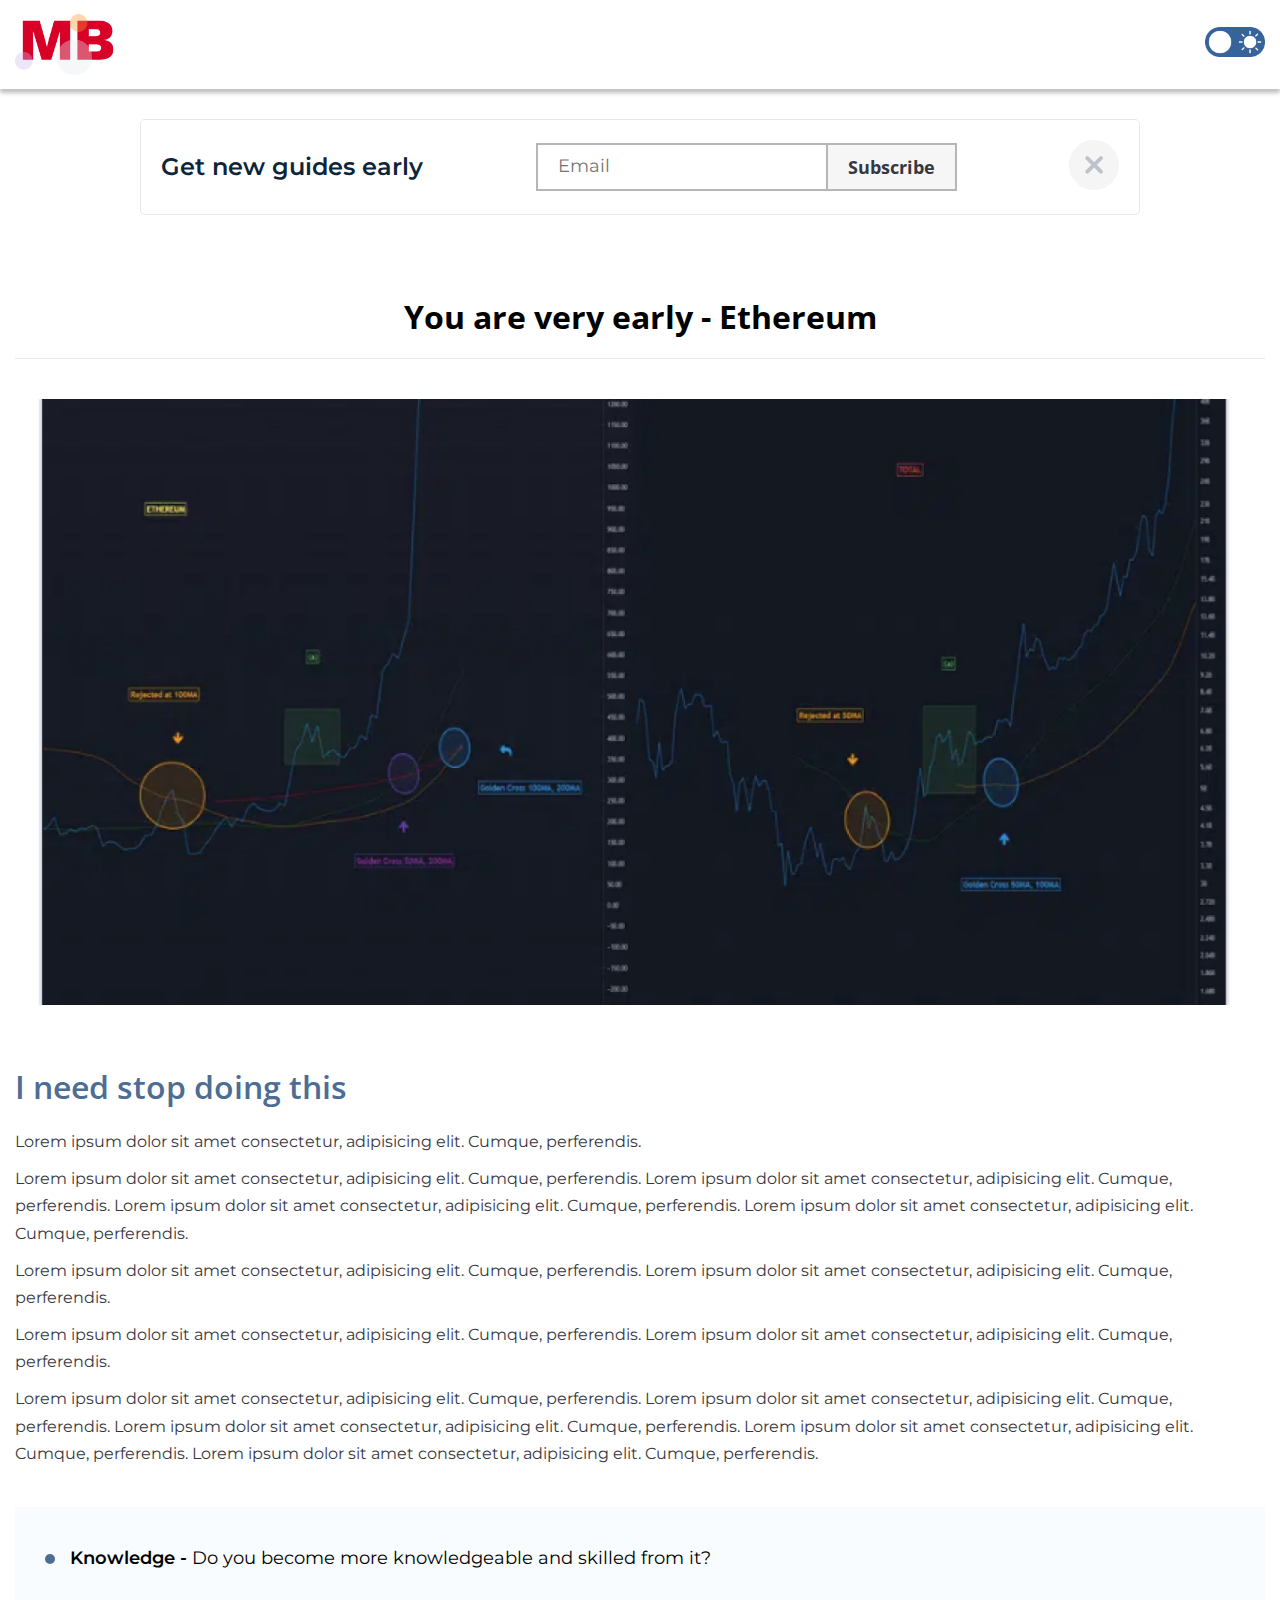
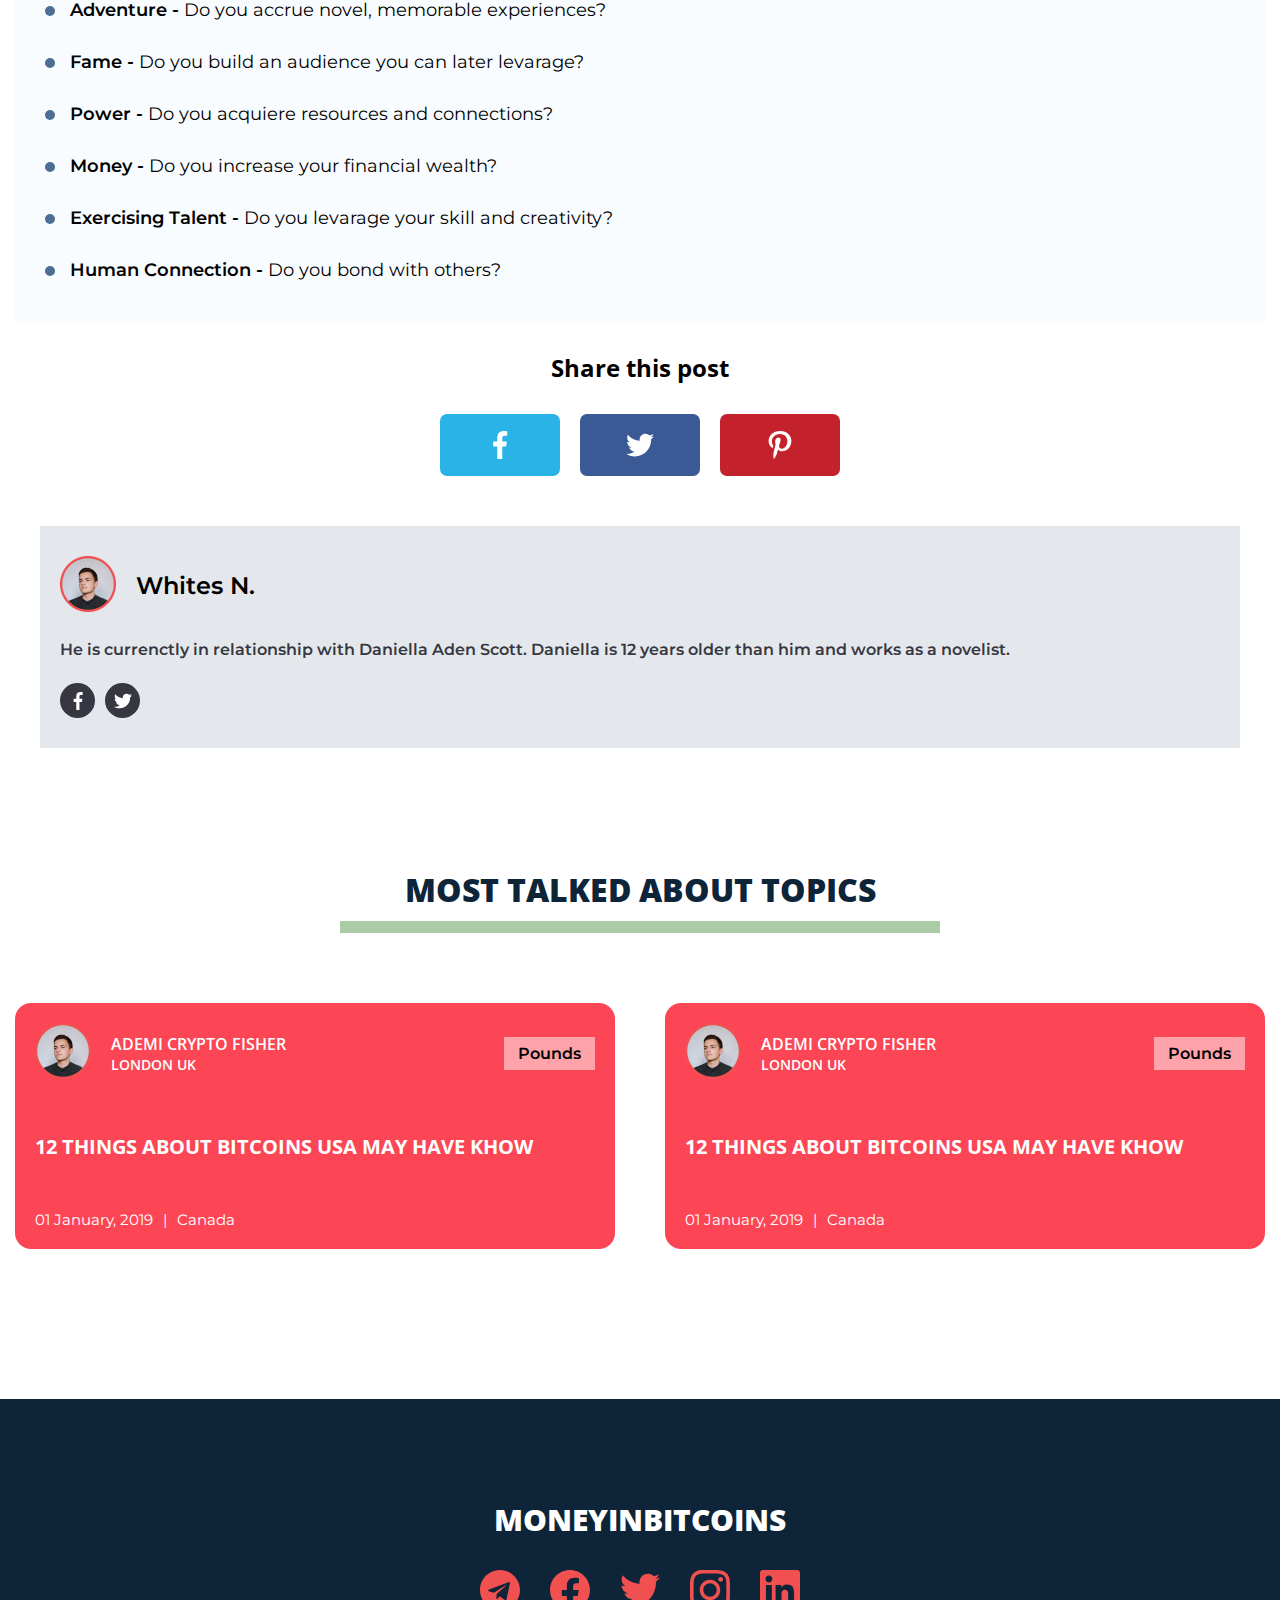
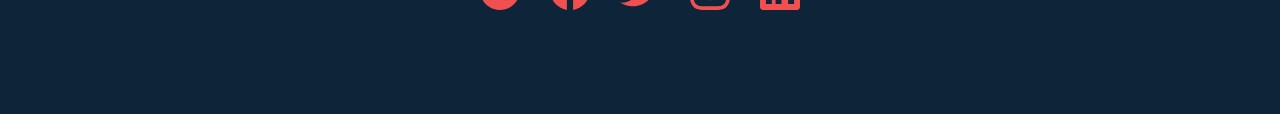
==== post.html @ 90f22c10 "Version 1.00" ====
<!DOCTYPE html>
<html lang="en">

<head>
    <meta charset="UTF-8">
    <meta name="viewport" content="width=device-width, initial-scale=1.0">
    <meta http-equiv="X-UA-Compatible" content="IE=edge">
    <title>Post</title>
    <link
        href="https://fonts.googleapis.com/css2?family=Montserrat:wght@400;600;700;800&family=Open+Sans:wght@400;500;600;700;800&display=swap"
        rel="stylesheet">
    <link rel="stylesheet" href="css/style.css">
</head>

<body>

    <!-- ============= Header ============= -->
    <header class="header">
        <div class="header__container container">
            <div class="header__content">
                <a href="index.html" class="logo">
                    <img src="img/icons/logo.png" width="100" alt="">
                </a>
                <div class="header__input">
                    <img src="img/icons/heeader-input.png" width="60" alt="">
                </div>
            </div>
        </div>
    </header>

    <main class="container-sm">
        <form action="" class="subscribe-input active">
            <div class="subscribe-input__content">
                <div class="subscribe-input__title">Get new guides early</div>
                <div class="subscribe-input__group">
                    <div class="subscribe-input__input">
                        <input type="email" placeholder="Email" class="input">
                    </div>
                    <div class="subscribe-input__btn">
                        <button type="submit" class="btn btn--bordered">subscribe</button>
                    </div>
                </div>
                <div class="subscribe-input__close">
                    <img src="img/icons/cancel.svg" width="50" alt="">
                </div>
            </div>
        </form>

        <section class="post">
            <h1 class="heading-lg">You are very early - Ethereum</h1>
            <div class="post__container">
                <div class="post__img">
                    <img src="img/post/statictics.png" alt="">
                </div>
                <div class="post__content">
                    <h3 class="post__h3">I need stop doing this</h3>
                    <p class="text text--alt">
                        Lorem ipsum dolor sit amet consectetur, adipisicing elit. Cumque, perferendis.
                    </p>
                    <p class="text text--alt">
                        Lorem ipsum dolor sit amet consectetur, adipisicing elit. Cumque, perferendis.
                        Lorem ipsum dolor sit amet consectetur, adipisicing elit. Cumque, perferendis.
                        Lorem ipsum dolor sit amet consectetur, adipisicing elit. Cumque, perferendis.
                        Lorem ipsum dolor sit amet consectetur, adipisicing elit. Cumque, perferendis.
                    </p>
                    <p class="text text--alt">
                        Lorem ipsum dolor sit amet consectetur, adipisicing elit. Cumque, perferendis.
                        Lorem ipsum dolor sit amet consectetur, adipisicing elit. Cumque, perferendis.
                    </p>
                    <p class="text text--alt">
                        Lorem ipsum dolor sit amet consectetur, adipisicing elit. Cumque, perferendis.
                        Lorem ipsum dolor sit amet consectetur, adipisicing elit. Cumque, perferendis.
                    </p>
                    <p class="text text--alt">
                        Lorem ipsum dolor sit amet consectetur, adipisicing elit. Cumque, perferendis.
                        Lorem ipsum dolor sit amet consectetur, adipisicing elit. Cumque, perferendis.
                        Lorem ipsum dolor sit amet consectetur, adipisicing elit. Cumque, perferendis.
                        Lorem ipsum dolor sit amet consectetur, adipisicing elit. Cumque, perferendis.
                        Lorem ipsum dolor sit amet consectetur, adipisicing elit. Cumque, perferendis.
                    </p>
                </div>
            </div>
            <div class="post-list">
                <div class="post-list__content">
                    <div class="post-list__item">
                        <span>Knowledge - </span>
                        Do you become more knowledgeable and skilled from it?
                    </div>
                    <div class="post-list__item">
                        <span>Adventure - </span>
                        Do you accrue novel, memorable experiences?
                    </div>
                    <div class="post-list__item">
                        <span>Fame - </span>
                        Do you build an audience you can later levarage?
                    </div>
                    <div class="post-list__item">
                        <span>Power - </span>
                        Do you acquiere resources and connections?
                    </div>
                    <div class="post-list__item">
                        <span>Money - </span>
                        Do you increase your financial wealth?
                    </div>
                    <div class="post-list__item">
                        <span>Exercising Talent - </span>
                        Do you levarage your skill and creativity?
                    </div>
                    <div class="post-list__item">
                        <span>Human Connection - </span>
                        Do you bond with others?
                    </div>
                </div>
            </div>
            <div class="share">
                <h4 class="share__h4">Share this post</h4>
                <div class="share__content">
                    <a href="#" target="_blank" class="share__icon">
                        <img src="img/icons/facebook-alt.svg" width="28" alt="">
                    </a>
                    <a href="#" target="_blank" class="share__icon">
                        <img src="img/icons/twitter-alt.svg" width="28" alt="">
                    </a>
                    <a href="#" target="_blank" class="share__icon">
                        <img src="img/icons/pinterest.svg" width="28" alt="">
                    </a>
                </div>
            </div>
            <div class="author">
                <div class="author__content">
                    <header class="author__header">
                        <div class="author__photo">
                            <img src="img/stories/person-1.png" alt="">
                        </div>
                        <div class="author__name">Whites N.</div>
                    </header>
                    <p class="author__info text text--alt">He is currenctly in relationship with Daniella Aden Scott.
                        Daniella is 12
                        years older than him and works as a novelist.</p>
                    <footer class="author__footer">
                        <a href="#" class="author__icon">
                            <img src="img/icons/facebook-alt.svg" width="18" alt="">
                        </a>
                        <a href="#" class="author__icon">
                            <img src="img/icons/twitter-alt.svg" width="18" alt="">
                        </a>
                    </footer>
                </div>
            </div>

            <div class="most-talked">
                <h3 class="heading-underlined">Most talked about topics</h3>
                <div class="most-talked__content">
                    <a href="post.html" class="card card--alert">
                        <div class="card__content">
                            <header class="card__header">
                                <div class="card__user">
                                    <div class="card__photo">
                                        <img src="img/stories/person-1.png" alt="">
                                    </div>
                                    <div class="card__info">
                                        <h5 class="card__fullname">aDEMI CRYPTO FISHER</h5>
                                        <address class="card__location">London uk</address>
                                    </div>

                                </div>
                                <div class="card__currency">pounds</div>
                            </header>
                            <h3 class="card__h3">
                                12 THINGS ABOUT BITCOINS USA
                                MAY HAVE KHOW
                            </h3>
                            <footer class="card__footer">
                                <div class="card__date">01 January, 2019</div>
                                <div class="card__country">Canada</div>

                            </footer>
                        </div>
                    </a>
                    <a href="post.html" class="card card--alert">
                        <div class="card__content">
                            <header class="card__header">
                                <div class="card__user">
                                    <div class="card__photo">
                                        <img src="img/stories/person-1.png" alt="">
                                    </div>
                                    <div class="card__info">
                                        <h5 class="card__fullname">aDEMI CRYPTO FISHER</h5>
                                        <address class="card__location">London uk</address>
                                    </div>

                                </div>
                                <div class="card__currency">pounds</div>
                            </header>
                            <h3 class="card__h3">
                                12 THINGS ABOUT BITCOINS USA
                                MAY HAVE KHOW
                            </h3>
                            <footer class="card__footer">
                                <div class="card__date">01 January, 2019</div>
                                <div class="card__country">Canada</div>

                            </footer>
                        </div>
                    </a>
                </div>
            </div>
        </section>
    </main>


    <!-- ============= Footer ============= -->
    <footer class="footer">
        <div class="footer__container container">
            <div class="footer__content">
                <h3 class="footer__h3">MONEYINBITCOINS</h3>
                <div class="footer__social">
                    <a href="#" class="footer__icon">
                        <img src="img/icons/telegram.svg" width="60" alt="">
                    </a>
                    <a href="#" class="footer__icon">
                        <img src="img/icons/facebook.svg" width="60" alt="">
                    </a>
                    <a href="#" class="footer__icon">
                        <img src="img/icons/twitter.svg" width="60" alt="">
                    </a>
                    <a href="#" class="footer__icon">
                        <img src="img/icons/instagram.svg" width="60" alt="">
                    </a>
                    <a href="#" class="footer__icon">
                        <img src="img/icons/linkedin.svg" width="60" alt="">
                    </a>
                </div>
            </div>
        </div>
    </footer>


    <script src="js/main.js"></script>
</body>

</html>
---- css/style.css ----
/* Colors
=================== */
/* Box shadow
=================== */
/* Fonts
=================== */
/* Media queries
=================== */
/* General styles
 ===================*/
* {
  margin: 0;
  padding: 0;
  box-sizing: border-box; }

html {
  font-size: 10px;
  scroll-behavior: smooth;
  --color-black: #000;
  --color-dark: #373742;
  --color-dark-alt: #0E2439;
  --color-gray: #B6B6B6;
  --color-light-gray: #E4E8EC;
  --color-light: #F6F6F6;
  --color-light-alt: #F8FCFF;
  --color-success: #26C194;
  --color-purple: #9A66F3;
  --color-dark-blue: #4D6D93;
  --color-alert: #FC4655;
  --color-orange: #FD9731;
  --color-white: #fff; }

body {
  font-family: "Montserrat", sans-serif;
  font-size: 1.5rem; }

h1,
h2,
h3,
h4,
h5,
h6 {
  font-family: "Open Sans", sans-serif; }

a {
  text-decoration: none;
  color: #000; }

ul,
li {
  list-style: none; }

.container {
  max-width: 2340px;
  padding: 0 1.5rem;
  margin: 0 auto; }
  @media (max-width: 550px) {
    .container {
      padding: 0 1rem; } }

.container-sm {
  max-width: 1560px;
  padding: 0 1.5rem;
  margin: 0 auto; }
  @media (max-width: 550px) {
    .container-sm {
      padding: 0 1rem; } }

.text {
  color: var(--color-gray);
  font-size: 2.2rem;
  line-height: 1.7;
  margin-top: 1rem; }
  .text--alt {
    color: var(--color-dark); }
  @media (max-width: 1600px) {
    .text {
      font-size: 1.8rem; } }
  @media (max-width: 1370px) {
    .text {
      font-size: 1.6rem; } }

.heading-lg {
  font-size: 5rem;
  padding: 2rem 0;
  text-align: center;
  border-bottom: 1px solid var(--color-light-gray); }
  @media (max-width: 1600px) {
    .heading-lg {
      font-size: 4rem; } }
  @media (max-width: 1470px) {
    .heading-lg {
      font-size: 3.2rem; } }
  @media (max-width: 740px) {
    .heading-lg {
      font-size: 2.8rem; } }
  @media (max-width: 550px) {
    .heading-lg {
      font-size: 2.4rem; } }

.heading-underlined {
  font-size: 5rem;
  padding: 4rem 0;
  text-align: center;
  text-transform: uppercase;
  font-weight: 800;
  color: var(--color-dark-alt);
  position: relative;
  display: block; }
  @media (max-width: 1600px) {
    .heading-underlined {
      font-size: 4rem; } }
  @media (max-width: 1470px) {
    .heading-underlined {
      font-size: 3.2rem; } }
  @media (max-width: 740px) {
    .heading-underlined {
      font-size: 2.8rem; } }
  @media (max-width: 550px) {
    .heading-underlined {
      font-size: 2.4rem; } }
  .heading-underlined::after {
    max-width: 600px;
    width: 100%;
    height: 20px;
    content: '';
    display: block;
    background-color: rgba(45, 128, 32, 0.4);
    margin: 1rem auto; }
    @media (max-width: 1470px) {
      .heading-underlined::after {
        height: 12px; } }

.center {
  display: flex;
  justify-content: center; }

.btn {
  border: none;
  font-family: "Open Sans", sans-serif;
  text-transform: uppercase;
  font-size: 2.2rem;
  padding: 1.2rem 2.5rem;
  font-weight: 700;
  color: var(--color-white);
  border-radius: .3em; }
  @media (max-width: 1370px) {
    .btn {
      font-size: 1.8rem; } }
  @media (max-width: 380px) {
    .btn {
      font-size: 1.5rem; } }
  .btn:hover {
    cursor: pointer; }
  .btn:focus {
    outline: none; }
  .btn--orange {
    background-color: var(--color-orange); }
  .btn--alert {
    background-color: var(--color-alert); }
  .btn--alt {
    border-radius: 0;
    padding: 1.2rem 4.5rem;
    text-transform: capitalize; }
  .btn--bordered {
    background-color: var(--color-light);
    color: var(--color-dark);
    border-radius: 0;
    padding: 1rem 2rem;
    text-transform: capitalize; }

.input {
  border: 1px solid var(--color-gray);
  box-sizing: border-box;
  padding: 1rem 2rem;
  font-size: 2.4rem;
  font-family: "Montserrat", sans-serif;
  width: 100%; }
  @media (max-width: 1470px) {
    .input {
      font-size: 1.8rem; } }
  .input:focus {
    outline: none; }

/* Header
===================*/
.header {
  -webkit-box-shadow: 0px 4px 4px rgba(0, 0, 0, 0.25);
  box-shadow: 0px 4px 4px rgba(0, 0, 0, 0.25);
  padding: 1rem 0; }
  .header__content {
    display: -webkit-box;
    display: -webkit-flex;
    display: -ms-flexbox;
    display: flex;
    -webkit-box-align: center;
    -webkit-align-items: center;
    -ms-flex-align: center;
    align-items: center;
    -webkit-box-pack: justify;
    -webkit-justify-content: space-between;
    -ms-flex-pack: justify;
    justify-content: space-between; }

/* Main
===================*/
.main__content {
  display: -webkit-box;
  display: -webkit-flex;
  display: -ms-flexbox;
  display: flex;
  -webkit-box-pack: justify;
  -webkit-justify-content: space-between;
  -ms-flex-pack: justify;
  justify-content: space-between;
  -webkit-flex-wrap: wrap;
  -ms-flex-wrap: wrap;
  flex-wrap: wrap; }
  @media (max-width: 1370px) {
    .main__content {
      -webkit-box-pack: center;
      -webkit-justify-content: center;
      -ms-flex-pack: center;
      justify-content: center; } }

.stories {
  -webkit-flex-basis: 60%;
  -ms-flex-preferred-size: 60%;
  flex-basis: 60%;
  padding: 7rem 0; }
  @media (max-width: 1370px) {
    .stories {
      -webkit-flex-basis: 65%;
      -ms-flex-preferred-size: 65%;
      flex-basis: 65%; } }
  @media (max-width: 1370px) {
    .stories {
      -webkit-flex-basis: 95%;
      -ms-flex-preferred-size: 95%;
      flex-basis: 95%; } }
  .stories__content {
    padding: 6rem 0;
    display: -webkit-box;
    display: -webkit-flex;
    display: -ms-flexbox;
    display: flex;
    -webkit-box-pack: justify;
    -webkit-justify-content: space-between;
    -ms-flex-pack: justify;
    justify-content: space-between;
    -webkit-flex-wrap: wrap;
    -ms-flex-wrap: wrap;
    flex-wrap: wrap; }
    @media (max-width: 900px) {
      .stories__content {
        -webkit-box-pack: center;
        -webkit-justify-content: center;
        -ms-flex-pack: center;
        justify-content: center; } }
    .stories__content .card {
      -webkit-flex-basis: 49%;
      -ms-flex-preferred-size: 49%;
      flex-basis: 49%; }
      @media (max-width: 900px) {
        .stories__content .card {
          -webkit-flex-basis: 100%;
          -ms-flex-preferred-size: 100%;
          flex-basis: 100%; } }

.stories-header__h1 {
  font-family: "Montserrat", sans-serif;
  font-weight: 800;
  font-size: 5rem; }
  @media (max-width: 1600px) {
    .stories-header__h1 {
      font-size: 4rem; } }
  @media (max-width: 900px) {
    .stories-header__h1 {
      font-size: 3rem; } }
  @media (max-width: 550px) {
    .stories-header__h1 {
      -webkit-flex-basis: 2.4rem;
      -ms-flex-preferred-size: 2.4rem;
      flex-basis: 2.4rem; } }

.stories-header__text {
  max-width: 1000px;
  width: 100%;
  margin: 4rem 0; }

.menu {
  max-width: 1400px;
  padding: 1rem 2rem;
  background-color: var(--color-dark-alt);
  display: -webkit-box;
  display: -webkit-flex;
  display: -ms-flexbox;
  display: flex;
  -webkit-box-pack: justify;
  -webkit-justify-content: space-between;
  -ms-flex-pack: justify;
  justify-content: space-between;
  -webkit-box-align: center;
  -webkit-align-items: center;
  -ms-flex-align: center;
  align-items: center;
  -webkit-flex-wrap: wrap;
  -ms-flex-wrap: wrap;
  flex-wrap: wrap;
  border: 4px solid #B4CCE5; }
  @media (max-width: 740px) {
    .menu {
      -webkit-box-pack: center;
      -webkit-justify-content: center;
      -ms-flex-pack: center;
      justify-content: center;
      padding: 1rem; } }
  .menu__nav {
    display: -webkit-box;
    display: -webkit-flex;
    display: -ms-flexbox;
    display: flex;
    -webkit-box-pack: justify;
    -webkit-justify-content: space-between;
    -ms-flex-pack: justify;
    justify-content: space-between;
    max-width: 880px;
    -webkit-flex-basis: 70%;
    -ms-flex-preferred-size: 70%;
    flex-basis: 70%;
    margin: 0 auto; }
    @media (max-width: 740px) {
      .menu__nav {
        -webkit-flex-basis: 100%;
        -ms-flex-preferred-size: 100%;
        flex-basis: 100%; } }
  .menu__group {
    display: -webkit-box;
    display: -webkit-flex;
    display: -ms-flexbox;
    display: flex;
    -webkit-box-pack: justify;
    -webkit-justify-content: space-between;
    -ms-flex-pack: justify;
    justify-content: space-between;
    -webkit-box-align: center;
    -webkit-align-items: center;
    -ms-flex-align: center;
    align-items: center;
    cursor: pointer; }
  .menu__arrow {
    margin-top: 0.7rem; }
  @media (max-width: 510px) {
    .menu__icon {
      display: none; } }
  .menu__name {
    color: #fff;
    font-size: 2.5rem;
    text-transform: capitalize;
    margin: 0 1rem;
    font-weight: 700; }
    @media (max-width: 1600px) {
      .menu__name {
        font-size: 2rem; } }
    @media (max-width: 900px) {
      .menu__name {
        font-size: 1.8rem; } }
    @media (max-width: 550px) {
      .menu__name {
        font-size: 1.6rem; } }
  .menu__btn {
    -webkit-flex-basis: 10%;
    -ms-flex-preferred-size: 10%;
    flex-basis: 10%; }
    @media (max-width: 740px) {
      .menu__btn {
        -webkit-flex-basis: 100%;
        -ms-flex-preferred-size: 100%;
        flex-basis: 100%;
        margin: 1rem 0; } }
    @media (max-width: 740px) {
      .menu__btn button {
        width: 100%; } }

.card {
  border-radius: 1.6rem;
  padding: 2rem;
  margin-top: 2rem; }
  @media (max-width: 380px) {
    .card {
      padding: 1rem; } }
  .card--success {
    background-color: var(--color-success); }
  .card--purple {
    background-color: var(--color-purple); }
  .card--alert {
    background-color: var(--color-alert); }
  .card--orange {
    background-color: var(--color-orange); }
  .card__header {
    display: -webkit-box;
    display: -webkit-flex;
    display: -ms-flexbox;
    display: flex;
    -webkit-box-pack: justify;
    -webkit-justify-content: space-between;
    -ms-flex-pack: justify;
    justify-content: space-between;
    -webkit-box-align: center;
    -webkit-align-items: center;
    -ms-flex-align: center;
    align-items: center; }
  .card__user {
    display: -webkit-box;
    display: -webkit-flex;
    display: -ms-flexbox;
    display: flex;
    -webkit-box-align: center;
    -webkit-align-items: center;
    -ms-flex-align: center;
    align-items: center; }
  .card__info {
    margin-left: 2rem; }
  .card__fullname {
    font-family: "Open Sans", sans-serif;
    font-size: 1.8rem;
    font-weight: 600;
    color: var(--color-white);
    text-transform: uppercase; }
    @media (max-width: 1470px) {
      .card__fullname {
        font-size: 1.6rem; } }
  .card__h3 {
    color: var(--color-white);
    font-size: 3rem;
    text-transform: uppercase;
    margin: 5rem 0; }
    @media (max-width: 1600px) {
      .card__h3 {
        font-size: 2.4rem; } }
    @media (max-width: 1470px) {
      .card__h3 {
        font-size: 2rem; } }
    @media (max-width: 380px) {
      .card__h3 {
        font-size: 1.8rem; } }
  .card__location {
    font-family: "Open Sans", sans-serif;
    color: var(--color-white);
    text-transform: uppercase;
    font-size: 1.6rem;
    font-style: normal;
    font-weight: 600; }
    @media (max-width: 1470px) {
      .card__location {
        font-size: 1.4rem; } }
  .card__currency {
    background-color: rgba(255, 255, 255, 0.5);
    padding: 0.7rem 1.4rem;
    text-transform: capitalize;
    font-weight: 600;
    font-size: 1.8rem; }
    @media (max-width: 1470px) {
      .card__currency {
        font-size: 1.6rem; } }
    @media (max-width: 380px) {
      .card__currency {
        display: none; } }
  .card__footer {
    display: -webkit-box;
    display: -webkit-flex;
    display: -ms-flexbox;
    display: flex;
    color: var(--color-white); }
  .card__date::after {
    content: "|";
    display: inline-block;
    margin: 0 1rem;
    color: var(--color-white); }

.subscribe {
  max-width: 1400px;
  border-radius: 6rem;
  background-color: var(--color-light);
  padding: 4rem;
  margin: 8rem 0; }
  @media (max-width: 1370px) {
    .subscribe {
      max-width: 800px;
      margin: 4rem auto; } }
  @media (max-width: 900px) {
    .subscribe {
      border-radius: 2rem; } }
  @media (max-width: 550px) {
    .subscribe {
      padding: 2rem 1rem; } }
  .subscribe__h3 {
    color: var(--color-black);
    text-align: center;
    font-size: 3rem;
    font-weight: 800;
    text-transform: uppercase; }
    @media (max-width: 900px) {
      .subscribe__h3 {
        font-size: 2.4rem; } }
  .subscribe__h5 {
    color: var(--color-dark);
    font-size: 2.8rem;
    font-weight: 400;
    text-align: center;
    margin: 2rem 0; }
    @media (max-width: 1600px) {
      .subscribe__h5 {
        font-size: 2.2rem; } }
    @media (max-width: 900px) {
      .subscribe__h5 {
        font-size: 1.8rem; } }
  .subscribe__input {
    max-width: 900px;
    width: 100%;
    margin: 8rem auto 3rem; }

.sidebar {
  -webkit-flex-basis: 37%;
  -ms-flex-preferred-size: 37%;
  flex-basis: 37%;
  padding: 8rem 0; }
  @media (max-width: 1370px) {
    .sidebar {
      -webkit-flex-basis: 33%;
      -ms-flex-preferred-size: 33%;
      flex-basis: 33%; } }
  @media (max-width: 1370px) {
    .sidebar {
      -webkit-flex-basis: 100%;
      -ms-flex-preferred-size: 100%;
      flex-basis: 100%; } }
  @media (max-width: 900px) {
    .sidebar {
      padding: 4rem 0; } }

.review {
  width: 100%;
  background-color: var(--color-light);
  padding: 2rem 3rem;
  border-radius: 2rem;
  -webkit-box-sizing: border-box;
  box-sizing: border-box;
  max-width: 800px;
  margin: 0 auto; }
  .review__h3 {
    font-family: "Montserrat", sans-serif;
    font-weight: 800;
    font-size: 5rem;
    text-align: center;
    padding: 3rem 0;
    text-transform: uppercase;
    border-bottom: 4px solid #B4CCE5; }
    @media (max-width: 1600px) {
      .review__h3 {
        font-size: 3.2rem; } }
    @media (max-width: 1470px) {
      .review__h3 {
        font-size: 2.8rem; } }
    @media (max-width: 900px) {
      .review__h3 {
        font-size: 2.4rem; } }
  .review__slider {
    margin: 6rem 0; }
  .review__slide {
    display: -webkit-box;
    display: -webkit-flex;
    display: -ms-flexbox;
    display: flex;
    -webkit-box-orient: vertical;
    -webkit-box-direction: normal;
    -webkit-flex-direction: column;
    -ms-flex-direction: column;
    flex-direction: column;
    -webkit-box-align: center;
    -webkit-align-items: center;
    -ms-flex-align: center;
    align-items: center; }
  .review__photo {
    max-width: 250px;
    max-height: 250px;
    border-radius: 50%;
    overflow: hidden;
    border: 1px solid var(--color-white);
    margin: 0 auto; }
    .review__photo img {
      display: block;
      width: 100%;
      height: auto; }
  .review__quote {
    display: -webkit-box;
    display: -webkit-flex;
    display: -ms-flexbox;
    display: flex; }
  .review__text {
    max-width: 600px;
    font-size: 2.8rem;
    line-height: 1.7;
    margin: 2rem 0 6rem; }
    @media (max-width: 1600px) {
      .review__text {
        font-size: 2rem; } }
    @media (max-width: 1470px) {
      .review__text {
        font-size: 1.8rem; } }
    @media (max-width: 380px) {
      .review__text {
        font-size: 1.6rem; } }
  .review__footer {
    display: -webkit-box;
    display: -webkit-flex;
    display: -ms-flexbox;
    display: flex;
    -webkit-box-pack: end;
    -webkit-justify-content: flex-end;
    -ms-flex-pack: end;
    justify-content: flex-end; }
  .review__next {
    display: -webkit-box;
    display: -webkit-flex;
    display: -ms-flexbox;
    display: flex;
    -webkit-box-align: center;
    -webkit-align-items: center;
    -ms-flex-align: center;
    align-items: center; }
    .review__next span {
      font-size: 2rem; }
      @media (max-width: 1600px) {
        .review__next span {
          font-size: 1.6rem; } }
  .review__icon {
    margin-left: 0.3rem;
    margin-top: 0.5rem; }

.newsletter {
  background-color: var(--color-light-alt);
  padding: 3rem;
  margin: 3rem auto;
  max-width: 800px; }
  .newsletter__h3 {
    font-size: 5rem;
    font-weight: 900;
    color: var(--color-dark-alt);
    text-transform: uppercase; }
    @media (max-width: 1600px) {
      .newsletter__h3 {
        font-size: 3.2rem; } }
    @media (max-width: 1470px) {
      .newsletter__h3 {
        font-size: 2.8rem; } }
    @media (max-width: 900px) {
      .newsletter__h3 {
        font-size: 2.4rem; } }
  .newsletter__text {
    margin: 2rem 0; }

.newsletter-form {
  margin-top: 6rem; }
  .newsletter-form__h5 {
    max-width: 370px;
    font-weight: 400;
    font-family: "Montserrat", sans-serif;
    font-size: 2rem;
    line-height: 1.7;
    color: var(--color-gray); }
  .newsletter-form__input {
    max-width: 530px;
    margin: 2rem 0; }

.popular {
  width: 100%;
  margin: 3rem 0;
  padding: 3rem; }
  @media (max-width: 740px) {
    .popular {
      padding: 1rem; } }
  .popular__h3 {
    font-size: 5rem;
    font-weight: 900;
    color: var(--color-dark-alt);
    text-transform: uppercase;
    margin-bottom: 4rem;
    display: block; }
    @media (max-width: 1600px) {
      .popular__h3 {
        font-size: 3.2rem; } }
    @media (max-width: 1470px) {
      .popular__h3 {
        font-size: 2.8rem; } }
    @media (max-width: 900px) {
      .popular__h3 {
        font-size: 2.4rem; } }
  .popular__content {
    display: -webkit-box;
    display: -webkit-flex;
    display: -ms-flexbox;
    display: flex;
    -webkit-flex-wrap: wrap;
    -ms-flex-wrap: wrap;
    flex-wrap: wrap; }
    @media (max-width: 1370px) {
      .popular__content {
        -webkit-box-pack: justify;
        -webkit-justify-content: space-between;
        -ms-flex-pack: justify;
        justify-content: space-between; } }
    @media (max-width: 900px) {
      .popular__content {
        -webkit-box-pack: center;
        -webkit-justify-content: center;
        -ms-flex-pack: center;
        justify-content: center; } }
    .popular__content .card {
      max-width: 680px;
      -webkit-flex-basis: 100%;
      -ms-flex-preferred-size: 100%;
      flex-basis: 100%; }
      .popular__content .card:first-child {
        margin-top: 0; }
        @media (max-width: 1370px) {
          .popular__content .card:first-child {
            margin-top: 2rem; } }
      @media (max-width: 1370px) {
        .popular__content .card {
          -webkit-flex-basis: 49%;
          -ms-flex-preferred-size: 49%;
          flex-basis: 49%; } }
      @media (max-width: 900px) {
        .popular__content .card {
          -webkit-flex-basis: 100%;
          -ms-flex-preferred-size: 100%;
          flex-basis: 100%; } }

.subscribe-input {
  max-width: 1000px;
  margin: 3rem auto;
  padding: 2rem;
  border: 1px solid var(--color-light-gray);
  border-radius: .5rem;
  display: none; }
  .subscribe-input.active {
    display: block; }
  .subscribe-input__content {
    display: -webkit-box;
    display: -webkit-flex;
    display: -ms-flexbox;
    display: flex;
    -webkit-box-pack: justify;
    -webkit-justify-content: space-between;
    -ms-flex-pack: justify;
    justify-content: space-between;
    -webkit-box-align: center;
    -webkit-align-items: center;
    -ms-flex-align: center;
    align-items: center;
    -webkit-flex-wrap: wrap;
    -ms-flex-wrap: wrap;
    flex-wrap: wrap; }
  .subscribe-input__title {
    font-size: 2.4rem;
    color: var(--color-dark-alt);
    font-weight: 600; }
    @media (max-width: 1100px) {
      .subscribe-input__title {
        font-size: 1.8rem; } }
  .subscribe-input__group {
    display: -webkit-box;
    display: -webkit-flex;
    display: -ms-flexbox;
    display: flex;
    border: 2px solid var(--color-gray); }
    @media (max-width: 740px) {
      .subscribe-input__group {
        -webkit-box-ordinal-group: 4;
        -webkit-order: 3;
        -ms-flex-order: 3;
        order: 3;
        -webkit-flex-basis: 100%;
        -ms-flex-preferred-size: 100%;
        flex-basis: 100%;
        margin-top: 1rem; } }
  .subscribe-input__input {
    max-width: 460px;
    width: 100%; }
    .subscribe-input__input input {
      border: 0; }
  .subscribe-input__btn {
    border-left: 2px solid var(--color-gray); }
    @media (max-width: 740px) {
      .subscribe-input__btn {
        width: 40%; } }
    @media (max-width: 740px) {
      .subscribe-input__btn button {
        width: 100%; } }
  .subscribe-input__close {
    cursor: pointer; }
    @media (max-width: 740px) {
      .subscribe-input__close {
        -webkit-box-ordinal-group: 3;
        -webkit-order: 2;
        -ms-flex-order: 2;
        order: 2; } }

.post {
  padding: 3rem 0; }
  .post__content {
    margin: 6rem 0 4rem; }
  .post__img {
    margin: 4rem auto;
    max-width: 1400px; }
    .post__img img {
      display: block;
      height: auto;
      width: 100%; }
  .post__h3 {
    font-size: 4rem;
    font-weight: 600;
    color: var(--color-dark-blue);
    margin: 2rem 0; }
    @media (max-width: 1600px) {
      .post__h3 {
        font-size: 3.2rem; } }
    @media (max-width: 740px) {
      .post__h3 {
        font-size: 2.8rem; } }
    @media (max-width: 550px) {
      .post__h3 {
        font-size: 2.4rem; } }

.post-list {
  margin: 3rem 0;
  background-color: var(--color-light-alt);
  padding: 4rem 3rem; }
  @media (max-width: 550px) {
    .post-list {
      padding: 4rem 1rem; } }
  .post-list__item {
    font-size: 2.2rem;
    margin-top: 3rem; }
    @media (max-width: 1600px) {
      .post-list__item {
        font-size: 1.8rem; } }
    @media (max-width: 550px) {
      .post-list__item {
        font-size: 1.6rem; } }
    .post-list__item::before {
      content: '';
      display: inline-block;
      margin-right: 1rem;
      width: 10px;
      height: 10px;
      border-radius: 50%;
      vertical-align: middle;
      background-color: var(--color-dark-blue); }
    .post-list__item:first-child {
      margin-top: 0; }
    .post-list__item span {
      font-weight: 600; }

.share {
  max-width: 400px;
  margin: 0 auto; }
  .share__h4 {
    font-weight: 700;
    font-size: 2.4rem;
    margin: 3rem 0;
    text-align: center; }
  .share__content {
    display: -webkit-box;
    display: -webkit-flex;
    display: -ms-flexbox;
    display: flex;
    -webkit-box-pack: justify;
    -webkit-justify-content: space-between;
    -ms-flex-pack: justify;
    justify-content: space-between; }
  .share__icon {
    -webkit-flex-basis: 30%;
    -ms-flex-preferred-size: 30%;
    flex-basis: 30%;
    padding: 1.7rem .07rem;
    border-radius: .7rem;
    display: -webkit-box;
    display: -webkit-flex;
    display: -ms-flexbox;
    display: flex;
    -webkit-box-pack: center;
    -webkit-justify-content: center;
    -ms-flex-pack: center;
    justify-content: center;
    -webkit-box-align: center;
    -webkit-align-items: center;
    -ms-flex-align: center;
    align-items: center;
    cursor: pointer; }
    .share__icon:first-child {
      background-color: #2AB3E6; }
    .share__icon:nth-child(2) {
      background-color: #3B5994; }
    .share__icon:last-child {
      background-color: #C3222C; }

.author {
  max-width: 1200px;
  background-color: var(--color-light-gray);
  padding: 3rem 2rem;
  margin: 5rem auto 8rem; }
  .author__header {
    display: -webkit-box;
    display: -webkit-flex;
    display: -ms-flexbox;
    display: flex;
    -webkit-box-align: center;
    -webkit-align-items: center;
    -ms-flex-align: center;
    align-items: center; }
  .author__name {
    margin-left: 2rem;
    font-weight: 600;
    font-size: 2.4rem;
    line-height: 1.7; }
  .author__info {
    margin: 2rem 0;
    font-weight: 600; }
  .author__footer {
    display: -webkit-box;
    display: -webkit-flex;
    display: -ms-flexbox;
    display: flex; }
  .author__icon {
    margin-right: 1rem;
    width: 35px;
    height: 35px;
    border-radius: 50%;
    display: -webkit-box;
    display: -webkit-flex;
    display: -ms-flexbox;
    display: flex;
    -webkit-box-pack: center;
    -webkit-justify-content: center;
    -ms-flex-pack: center;
    justify-content: center;
    -webkit-box-align: center;
    -webkit-align-items: center;
    -ms-flex-align: center;
    align-items: center;
    background-color: var(--color-dark); }

.most-talked {
  margin: 2rem 0 12rem; }
  .most-talked__content {
    display: -webkit-box;
    display: -webkit-flex;
    display: -ms-flexbox;
    display: flex;
    -webkit-box-pack: justify;
    -webkit-justify-content: space-between;
    -ms-flex-pack: justify;
    justify-content: space-between;
    -webkit-flex-wrap: wrap;
    -ms-flex-wrap: wrap;
    flex-wrap: wrap; }
    @media (max-width: 840px) {
      .most-talked__content {
        -webkit-box-pack: center;
        -webkit-justify-content: center;
        -ms-flex-pack: center;
        justify-content: center; } }
    .most-talked__content .card {
      -webkit-flex-basis: 48%;
      -ms-flex-preferred-size: 48%;
      flex-basis: 48%; }
      @media (max-width: 900px) {
        .most-talked__content .card {
          -webkit-flex-basis: 49%;
          -ms-flex-preferred-size: 49%;
          flex-basis: 49%; } }
      @media (max-width: 840px) {
        .most-talked__content .card {
          -webkit-flex-basis: 100%;
          -ms-flex-preferred-size: 100%;
          flex-basis: 100%; } }

/* Footer
===================*/
.footer {
  background-color: var(--color-dark-alt);
  padding: 10rem 0; }
  .footer__content {
    max-width: 840px;
    width: 100%;
    display: -webkit-box;
    display: -webkit-flex;
    display: -ms-flexbox;
    display: flex;
    -webkit-box-orient: vertical;
    -webkit-box-direction: normal;
    -webkit-flex-direction: column;
    -ms-flex-direction: column;
    flex-direction: column;
    -webkit-box-align: center;
    -webkit-align-items: center;
    -ms-flex-align: center;
    align-items: center;
    margin: 0 auto; }
  .footer__h3 {
    text-align: center;
    color: var(--color-white);
    font-weight: 800;
    margin-bottom: 3rem;
    font-size: 5rem; }
    @media (max-width: 1470px) {
      .footer__h3 {
        font-size: 3rem; } }
    @media (max-width: 420px) {
      .footer__h3 {
        font-size: 2.4rem; } }
  .footer__social {
    margin: 0 auto;
    display: -webkit-box;
    display: -webkit-flex;
    display: -ms-flexbox;
    display: flex; }
  .footer__icon {
    margin-left: 3rem; }
    .footer__icon:first-child {
      margin: 0; }
    @media (max-width: 420px) {
      .footer__icon {
        margin-left: 1.7rem; } }
    @media (max-width: 1370px) {
      .footer__icon img {
        width: 40px; } }
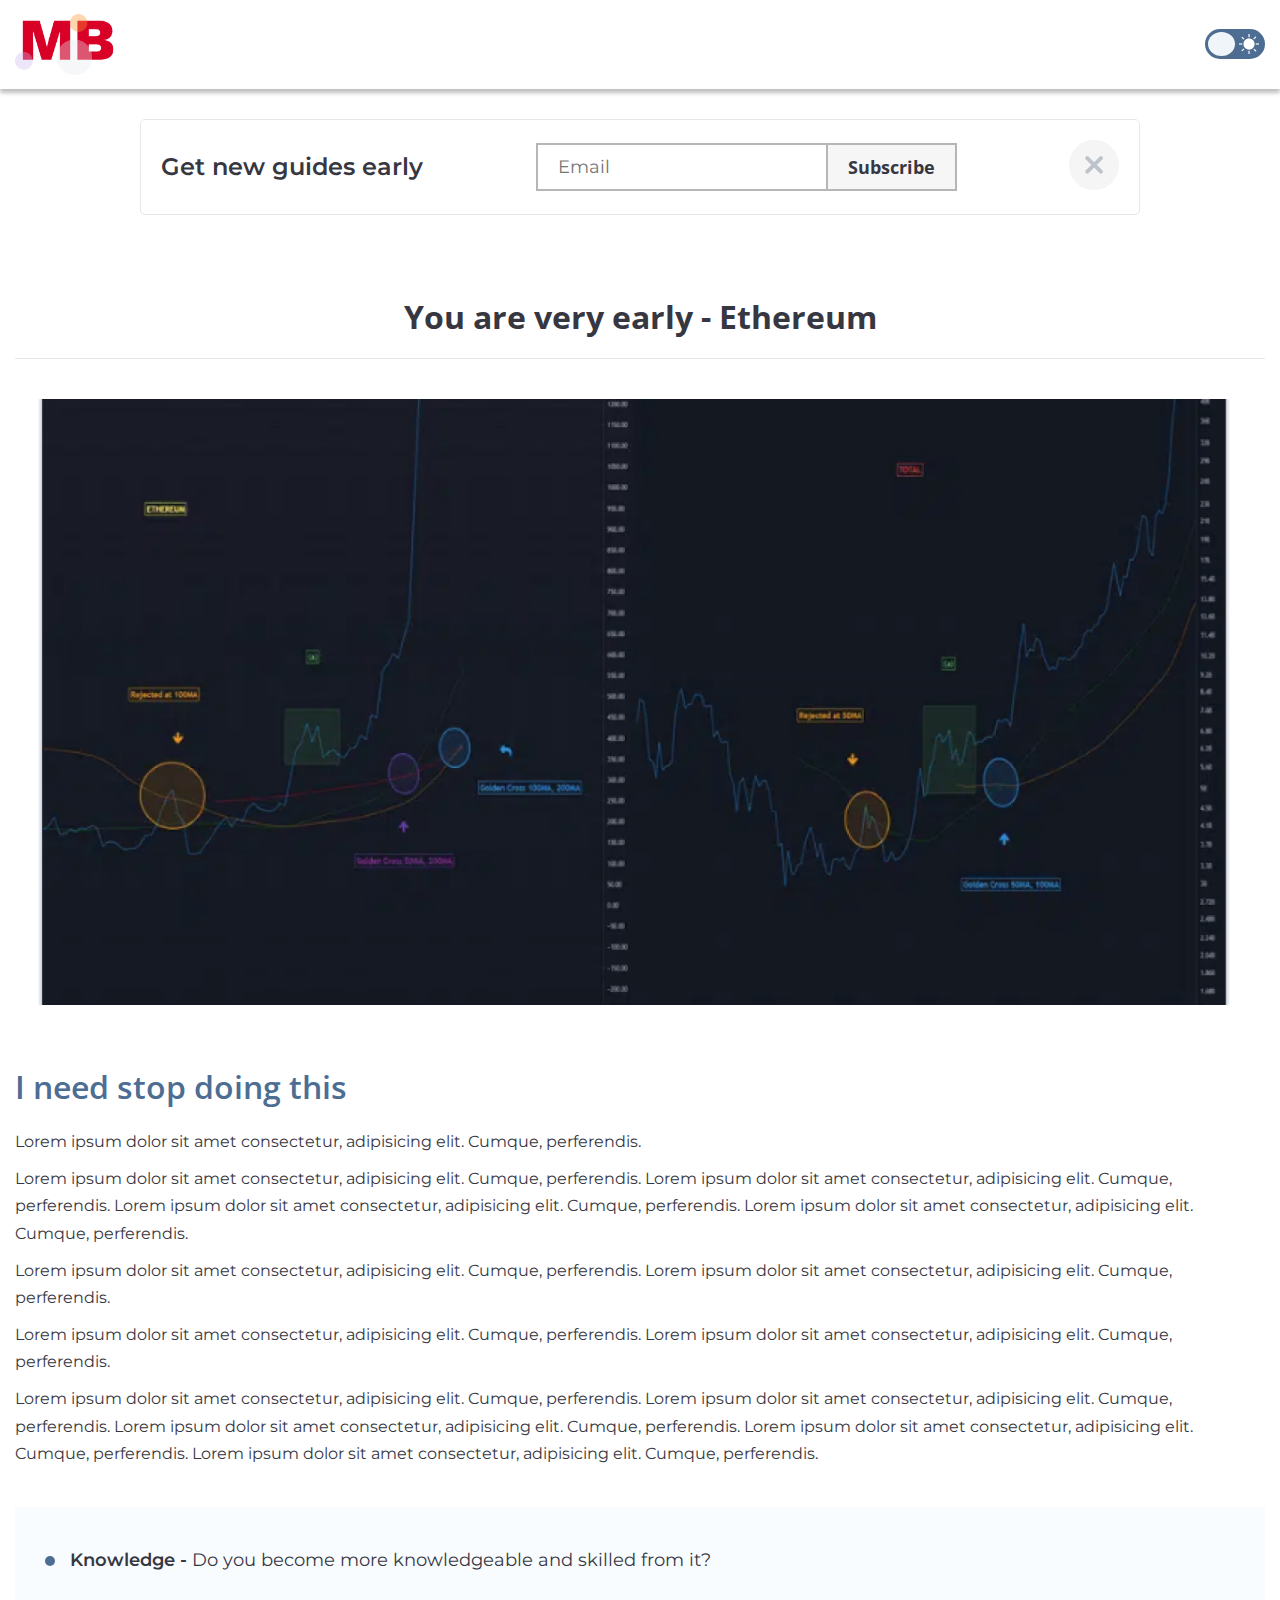
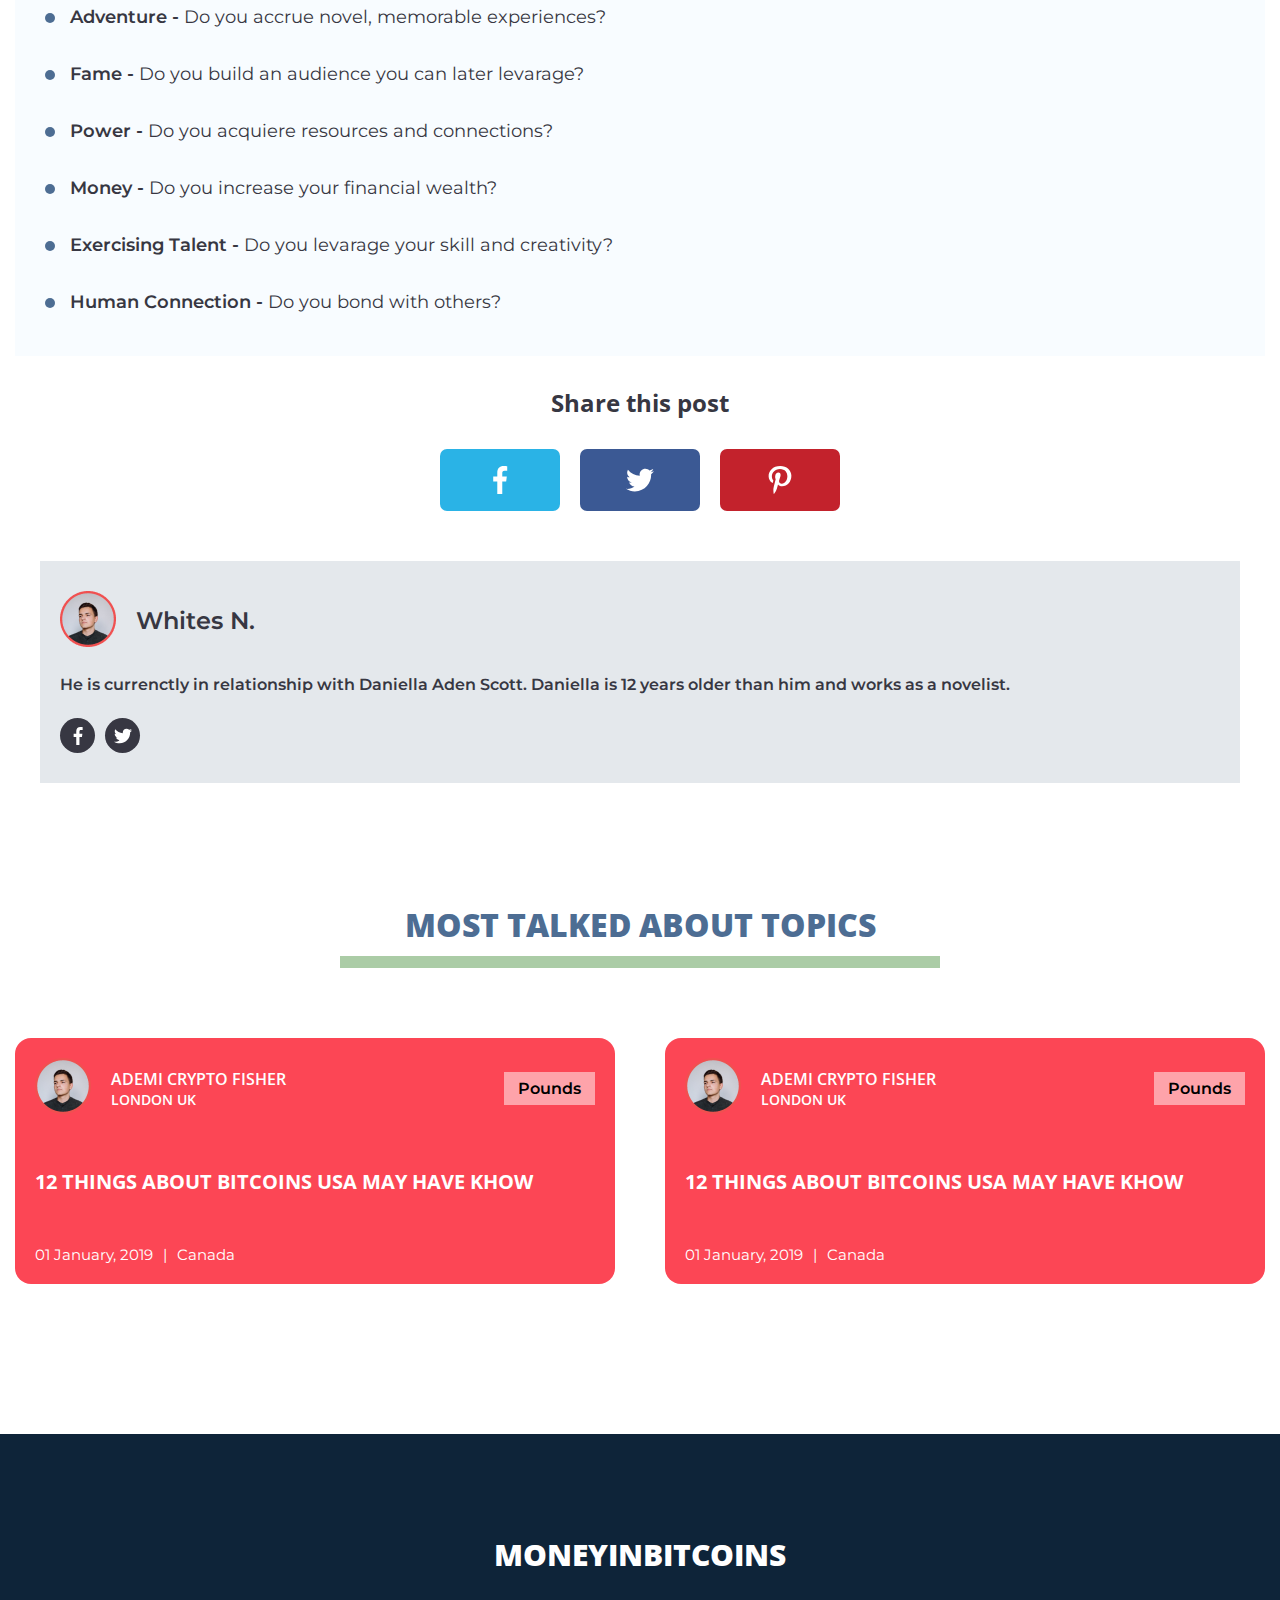
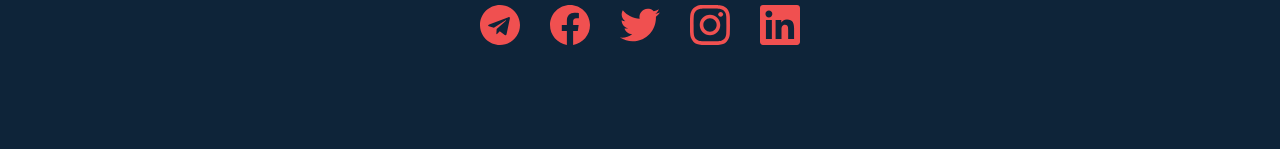
==== commit 3bbe1a0e: "Version 2.00" ====
--- a/post.html
+++ b/post.html
@@ -22,7 +22,18 @@
                     <img src="img/icons/logo.png" width="100" alt="">
                 </a>
                 <div class="header__input">
-                    <img src="img/icons/heeader-input.png" width="60" alt="">
+                    <label>
+                        <input class="switch" type="checkbox" name="theme">
+                        <span class="switch-checkbox">
+                            <div class="circle-icon">
+                                <img src="img/icons/sun.png" width="20" alt="">
+                            </div>
+                            <div class="circle-icon2">
+                                <img src="img/icons/moon.png" width="20" alt="">
+                            </div>
+
+                        </span>
+                    </label>
                 </div>
             </div>
         </div>
@@ -235,7 +246,15 @@
         </div>
     </footer>
 
-
+    <script>
+        // Remove subscribe form
+        const closeBtn = document.querySelector('.subscribe-input__close'),
+            subscribeInput = document.querySelector('.subscribe-input');
+
+        closeBtn.addEventListener('click', function () {
+            subscribeInput.classList.remove('active');
+        })
+    </script>
     <script src="js/main.js"></script>
 </body>
 
--- a/css/style.css
+++ b/css/style.css
@@ -28,11 +28,36 @@
   --color-dark-blue: #4D6D93;
   --color-alert: #FC4655;
   --color-orange: #FD9731;
-  --color-white: #fff; }
+  --color-white: #fff;
+  --bg: #fff;
+  --color-heading: #373742;
+  --color-heading-alt: #4D6D93;
+  --bg-panel: #F6F6F6;
+  --bg-panel3: #E4E8EC;
+  --bg-panel-alt: #F8FCFF;
+  --color-text-dark: #373742; }
+
+html[data-theme='dark'] {
+  --bg: #333333;
+  --bg-panel: #434343;
+  --bg-panel-alt: #434343;
+  --bg-panel3: #434343;
+  --color-heading: #3694FF;
+  --color-heading-alt: #3694FF;
+  --color-text: #B5B5B5;
+  --color-text-dark: #B5B5B5; }
+
+html.transition,
+html.transition *,
+html.transition *:before,
+html.transition *:after {
+  transition: all 750ms !important;
+  transition-delay: 0 !important; }
 
 body {
   font-family: "Montserrat", sans-serif;
-  font-size: 1.5rem; }
+  font-size: 1.5rem;
+  background-color: var(--bg); }
 
 h1,
 h2,
@@ -72,7 +97,7 @@
   line-height: 1.7;
   margin-top: 1rem; }
   .text--alt {
-    color: var(--color-dark); }
+    color: var(--color-text-dark); }
   @media (max-width: 1600px) {
     .text {
       font-size: 1.8rem; } }
@@ -84,7 +109,8 @@
   font-size: 5rem;
   padding: 2rem 0;
   text-align: center;
-  border-bottom: 1px solid var(--color-light-gray); }
+  border-bottom: 1px solid var(--color-light-gray);
+  color: var(--color-heading); }
   @media (max-width: 1600px) {
     .heading-lg {
       font-size: 4rem; } }
@@ -104,7 +130,7 @@
   text-align: center;
   text-transform: uppercase;
   font-weight: 800;
-  color: var(--color-dark-alt);
+  color: var(--color-heading-alt);
   position: relative;
   display: block; }
   @media (max-width: 1600px) {
@@ -182,6 +208,80 @@
   .input:focus {
     outline: none; }
 
+/* Switch button
+ ===================*/
+label {
+  display: flex;
+  align-items: center; }
+
+.switch {
+  opacity: 0;
+  position: absolute;
+  width: 1px;
+  height: 1px;
+  z-index: -1; }
+
+.switch:checked ~ .switch-checkbox {
+  background: #fcde5a; }
+
+.switch:checked ~ .switch-checkbox:after {
+  left: 50%;
+  background: whitesmoke; }
+
+.switch:checked ~ .switch-checkbox:active::after {
+  left: 27%;
+  background: whitesmoke; }
+
+.switch:not(:checked) ~ .switch-checkbox:active {
+  background: #a3a3a3; }
+
+.switch:not(:checked) ~ .switch-checkbox:active::after {
+  background: #f8f8f8; }
+
+.switch-checkbox {
+  display: flex;
+  align-items: center;
+  width: 60px;
+  height: 30px;
+  position: relative;
+  cursor: pointer;
+  background: var(--color-dark-blue);
+  border-radius: 2em;
+  border: solid 3px rgba(255, 0, 0, 0);
+  transition: all 0.2s ease; }
+
+.switch-checkbox:after,
+.switch-checkbox:before {
+  position: relative;
+  display: flex;
+  content: "";
+  width: 50%;
+  height: 100%; }
+
+.switch-checkbox:after {
+  left: 0;
+  border-radius: 50%;
+  background: #f0f5f9;
+  transition: all 0.3s;
+  box-shadow: 2px 2px 5px rgba(110, 110, 110, 0.164); }
+
+span:active::after {
+  width: 72%;
+  border-radius: 2em; }
+
+.switch-checkbox:before {
+  display: none; }
+
+.circle-icon {
+  position: absolute;
+  top: 2px;
+  right: 5%; }
+
+.circle-icon2 {
+  position: absolute;
+  top: 2px;
+  left: 8%; }
+
 /* Header
 ===================*/
 .header {
@@ -216,7 +316,7 @@
   -webkit-flex-wrap: wrap;
   -ms-flex-wrap: wrap;
   flex-wrap: wrap; }
-  @media (max-width: 1370px) {
+  @media (max-width: 1240px) {
     .main__content {
       -webkit-box-pack: center;
       -webkit-justify-content: center;
@@ -228,16 +328,21 @@
   -ms-flex-preferred-size: 60%;
   flex-basis: 60%;
   padding: 7rem 0; }
-  @media (max-width: 1370px) {
+  @media (max-width: 1470px) {
     .stories {
-      -webkit-flex-basis: 65%;
-      -ms-flex-preferred-size: 65%;
-      flex-basis: 65%; } }
-  @media (max-width: 1370px) {
+      -webkit-flex-basis: 66%;
+      -ms-flex-preferred-size: 66%;
+      flex-basis: 66%; } }
+  @media (max-width: 1240px) {
     .stories {
       -webkit-flex-basis: 95%;
       -ms-flex-preferred-size: 95%;
       flex-basis: 95%; } }
+  @media (max-width: 1100px) {
+    .stories {
+      -webkit-flex-basis: 100%;
+      -ms-flex-preferred-size: 100%;
+      flex-basis: 100%; } }
   .stories__content {
     padding: 6rem 0;
     display: -webkit-box;
@@ -270,7 +375,8 @@
 .stories-header__h1 {
   font-family: "Montserrat", sans-serif;
   font-weight: 800;
-  font-size: 5rem; }
+  font-size: 5rem;
+  color: var(--color-heading); }
   @media (max-width: 1600px) {
     .stories-header__h1 {
       font-size: 4rem; } }
@@ -361,7 +467,7 @@
     font-weight: 700; }
     @media (max-width: 1600px) {
       .menu__name {
-        font-size: 2rem; } }
+        font-size: 1.8rem; } }
     @media (max-width: 900px) {
       .menu__name {
         font-size: 1.8rem; } }
@@ -481,7 +587,7 @@
 .subscribe {
   max-width: 1400px;
   border-radius: 6rem;
-  background-color: var(--color-light);
+  background-color: var(--bg-panel);
   padding: 4rem;
   margin: 8rem 0; }
   @media (max-width: 1370px) {
@@ -495,7 +601,7 @@
     .subscribe {
       padding: 2rem 1rem; } }
   .subscribe__h3 {
-    color: var(--color-black);
+    color: var(--color-heading);
     text-align: center;
     font-size: 3rem;
     font-weight: 800;
@@ -504,7 +610,7 @@
       .subscribe__h3 {
         font-size: 2.4rem; } }
   .subscribe__h5 {
-    color: var(--color-dark);
+    color: var(--color-heading-alt);
     font-size: 2.8rem;
     font-weight: 400;
     text-align: center;
@@ -525,12 +631,12 @@
   -ms-flex-preferred-size: 37%;
   flex-basis: 37%;
   padding: 8rem 0; }
-  @media (max-width: 1370px) {
+  @media (max-width: 1470px) {
     .sidebar {
-      -webkit-flex-basis: 33%;
-      -ms-flex-preferred-size: 33%;
-      flex-basis: 33%; } }
-  @media (max-width: 1370px) {
+      -webkit-flex-basis: 32%;
+      -ms-flex-preferred-size: 32%;
+      flex-basis: 32%; } }
+  @media (max-width: 1240px) {
     .sidebar {
       -webkit-flex-basis: 100%;
       -ms-flex-preferred-size: 100%;
@@ -540,13 +646,13 @@
       padding: 4rem 0; } }
 
 .review {
-  width: 100%;
-  background-color: var(--color-light);
+  background-color: var(--bg-panel);
   padding: 2rem 3rem;
   border-radius: 2rem;
   -webkit-box-sizing: border-box;
   box-sizing: border-box;
   max-width: 800px;
+  width: 100%;
   margin: 0 auto; }
   .review__h3 {
     font-family: "Montserrat", sans-serif;
@@ -555,7 +661,8 @@
     text-align: center;
     padding: 3rem 0;
     text-transform: uppercase;
-    border-bottom: 4px solid #B4CCE5; }
+    border-bottom: 4px solid #B4CCE5;
+    color: var(--color-heading); }
     @media (max-width: 1600px) {
       .review__h3 {
         font-size: 3.2rem; } }
@@ -566,7 +673,7 @@
       .review__h3 {
         font-size: 2.4rem; } }
   .review__slider {
-    margin: 6rem 0; }
+    margin: 6rem auto; }
   .review__slide {
     display: -webkit-box;
     display: -webkit-flex;
@@ -601,7 +708,8 @@
     max-width: 600px;
     font-size: 2.8rem;
     line-height: 1.7;
-    margin: 2rem 0 6rem; }
+    margin: 2rem 0 6rem;
+    color: var(--color-text-dark); }
     @media (max-width: 1600px) {
       .review__text {
         font-size: 2rem; } }
@@ -630,7 +738,8 @@
     -ms-flex-align: center;
     align-items: center; }
     .review__next span {
-      font-size: 2rem; }
+      font-size: 2rem;
+      color: var(--color-text-dark); }
       @media (max-width: 1600px) {
         .review__next span {
           font-size: 1.6rem; } }
@@ -639,14 +748,14 @@
     margin-top: 0.5rem; }
 
 .newsletter {
-  background-color: var(--color-light-alt);
+  background-color: var(--bg-panel-alt);
   padding: 3rem;
   margin: 3rem auto;
   max-width: 800px; }
   .newsletter__h3 {
     font-size: 5rem;
     font-weight: 900;
-    color: var(--color-dark-alt);
+    color: var(--color-heading-alt);
     text-transform: uppercase; }
     @media (max-width: 1600px) {
       .newsletter__h3 {
@@ -677,13 +786,13 @@
   width: 100%;
   margin: 3rem 0;
   padding: 3rem; }
-  @media (max-width: 740px) {
+  @media (max-width: 1370px) {
     .popular {
       padding: 1rem; } }
   .popular__h3 {
     font-size: 5rem;
     font-weight: 900;
-    color: var(--color-dark-alt);
+    color: var(--color-heading-alt);
     text-transform: uppercase;
     margin-bottom: 4rem;
     display: block; }
@@ -726,7 +835,7 @@
         @media (max-width: 1370px) {
           .popular__content .card:first-child {
             margin-top: 2rem; } }
-      @media (max-width: 1370px) {
+      @media (max-width: 1240px) {
         .popular__content .card {
           -webkit-flex-basis: 49%;
           -ms-flex-preferred-size: 49%;
@@ -764,7 +873,7 @@
     flex-wrap: wrap; }
   .subscribe-input__title {
     font-size: 2.4rem;
-    color: var(--color-dark-alt);
+    color: var(--color-heading);
     font-weight: 600; }
     @media (max-width: 1100px) {
       .subscribe-input__title {
@@ -789,7 +898,8 @@
     max-width: 460px;
     width: 100%; }
     .subscribe-input__input input {
-      border: 0; }
+      border: 0;
+      height: 100%; }
   .subscribe-input__btn {
     border-left: 2px solid var(--color-gray); }
     @media (max-width: 740px) {
@@ -835,14 +945,16 @@
 
 .post-list {
   margin: 3rem 0;
-  background-color: var(--color-light-alt);
+  background-color: var(--bg-panel-alt);
   padding: 4rem 3rem; }
   @media (max-width: 550px) {
     .post-list {
       padding: 4rem 1rem; } }
   .post-list__item {
     font-size: 2.2rem;
-    margin-top: 3rem; }
+    margin-top: 3rem;
+    line-height: 1.5;
+    color: var(--color-text-dark); }
     @media (max-width: 1600px) {
       .post-list__item {
         font-size: 1.8rem; } }
@@ -870,7 +982,8 @@
     font-weight: 700;
     font-size: 2.4rem;
     margin: 3rem 0;
-    text-align: center; }
+    text-align: center;
+    color: var(--color-heading); }
   .share__content {
     display: -webkit-box;
     display: -webkit-flex;
@@ -908,9 +1021,12 @@
 
 .author {
   max-width: 1200px;
-  background-color: var(--color-light-gray);
+  background-color: var(--bg-panel3);
   padding: 3rem 2rem;
   margin: 5rem auto 8rem; }
+  @media (max-width: 420px) {
+    .author {
+      padding: 3rem 1rem; } }
   .author__header {
     display: -webkit-box;
     display: -webkit-flex;
@@ -924,7 +1040,8 @@
     margin-left: 2rem;
     font-weight: 600;
     font-size: 2.4rem;
-    line-height: 1.7; }
+    line-height: 1.7;
+    color: var(--color-text-dark); }
   .author__info {
     margin: 2rem 0;
     font-weight: 600; }
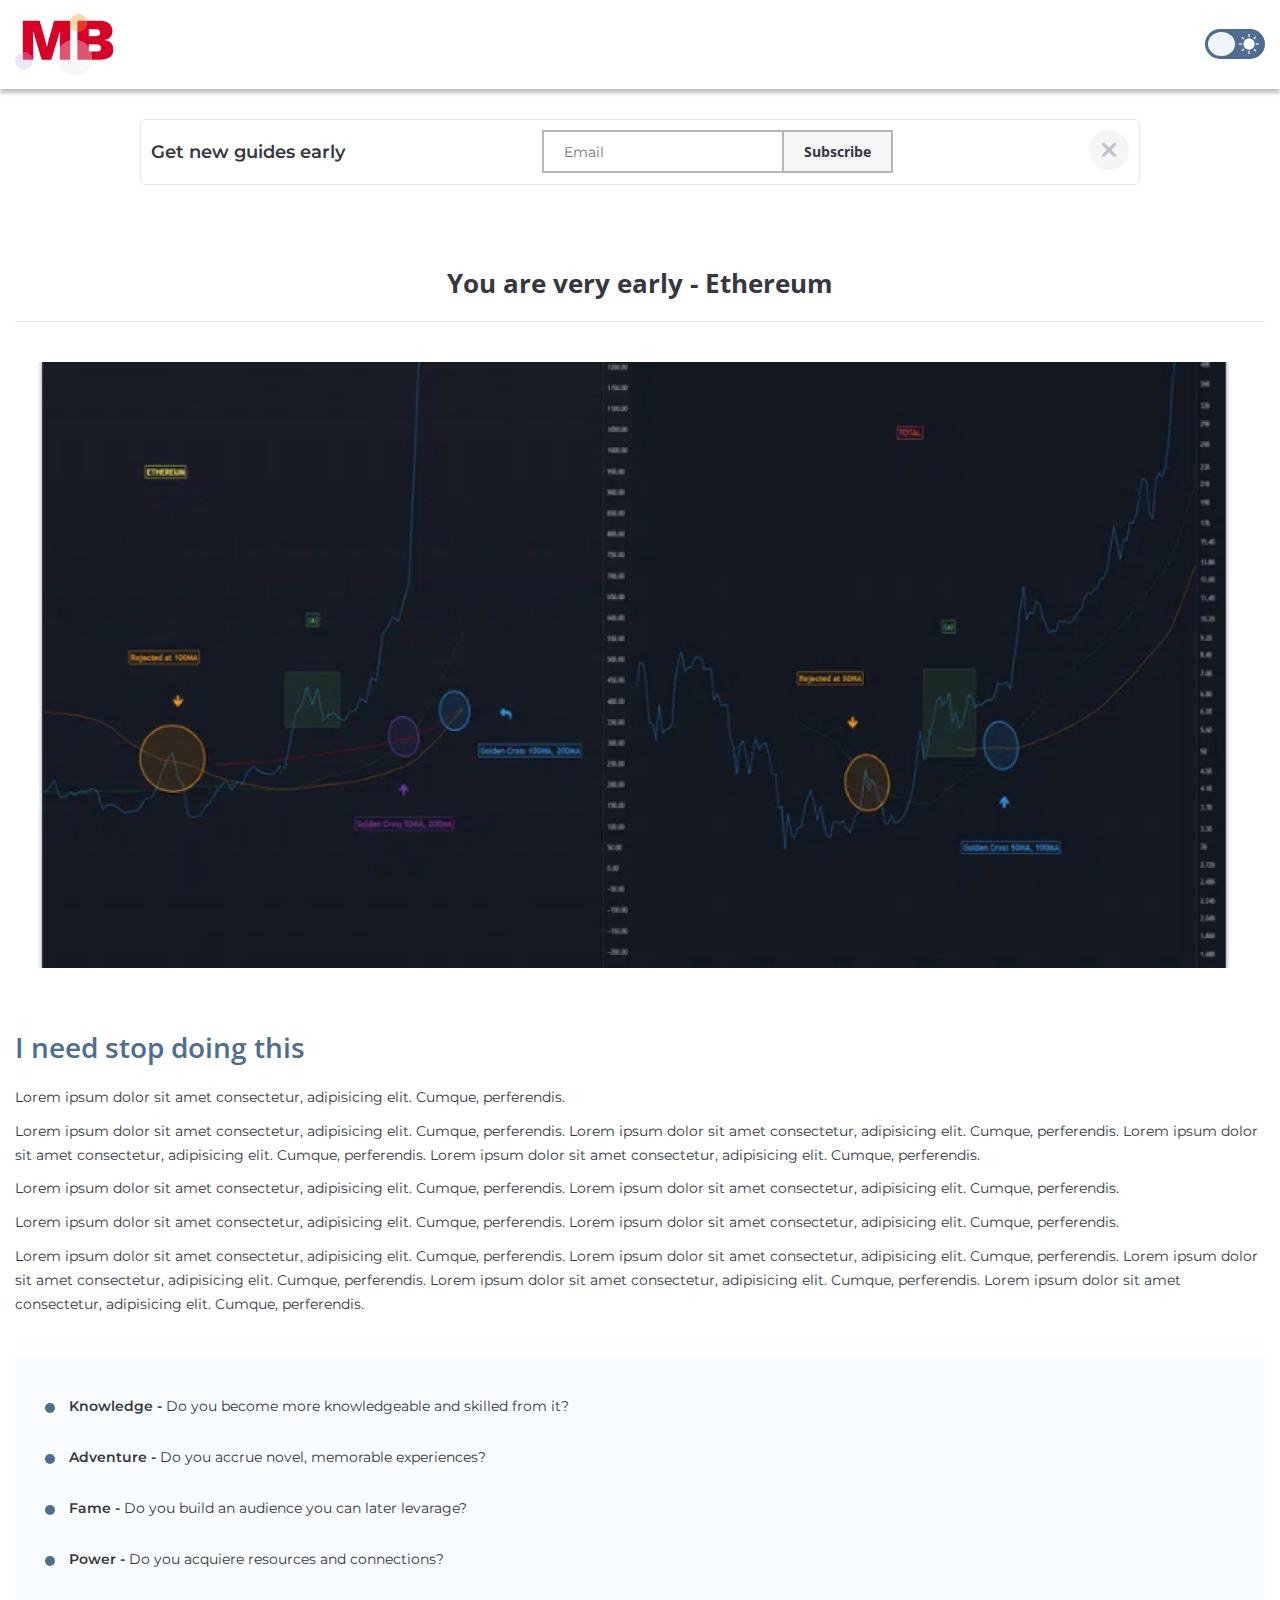
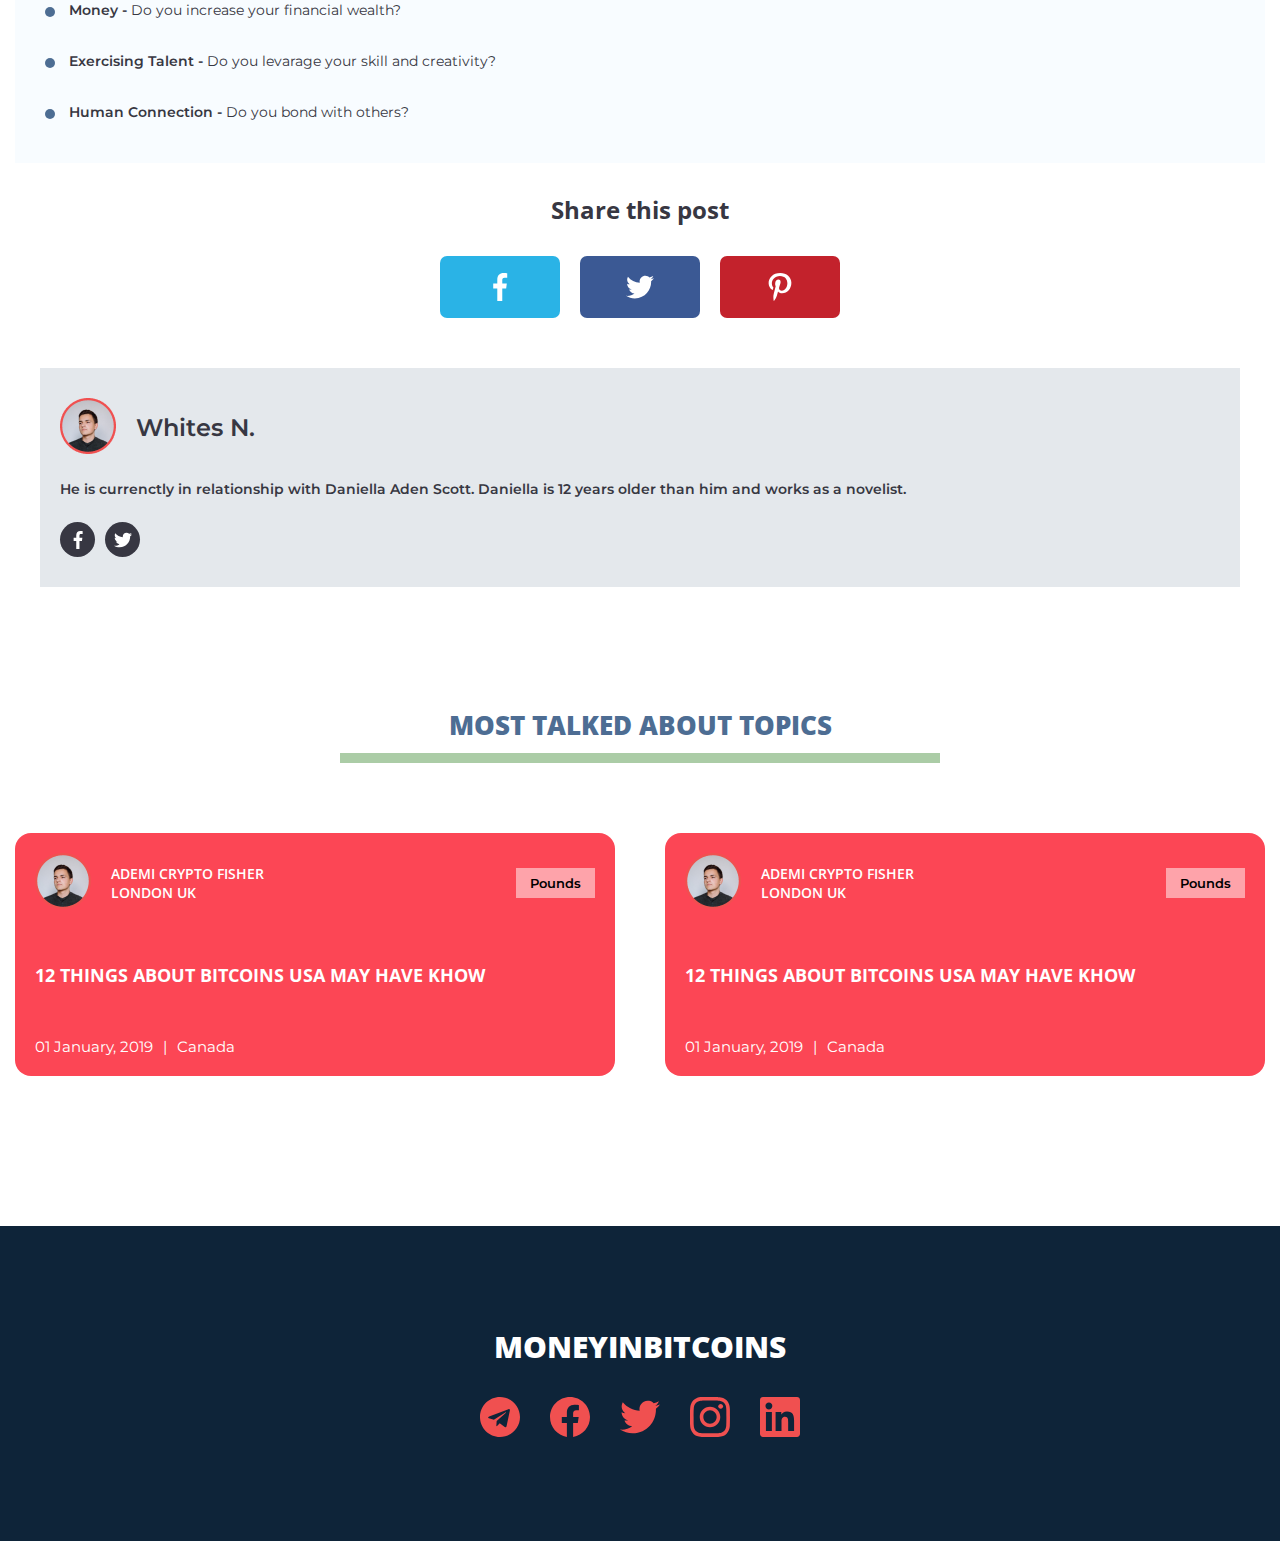
==== commit 96eef081: "Version 2.05" ====
--- a/post.html
+++ b/post.html
@@ -52,7 +52,7 @@
                     </div>
                 </div>
                 <div class="subscribe-input__close">
-                    <img src="img/icons/cancel.svg" width="50" alt="">
+                    <img src="img/icons/cancel.svg" width="40" alt="">
                 </div>
             </div>
         </form>
--- a/css/style.css
+++ b/css/style.css
@@ -100,10 +100,10 @@
     color: var(--color-text-dark); }
   @media (max-width: 1600px) {
     .text {
-      font-size: 1.8rem; } }
-  @media (max-width: 1370px) {
+      font-size: 1.6rem; } }
+  @media (max-width: 1470px) {
     .text {
-      font-size: 1.6rem; } }
+      font-size: 1.4rem; } }
 
 .heading-lg {
   font-size: 5rem;
@@ -113,10 +113,10 @@
   color: var(--color-heading); }
   @media (max-width: 1600px) {
     .heading-lg {
-      font-size: 4rem; } }
+      font-size: 3rem; } }
   @media (max-width: 1470px) {
     .heading-lg {
-      font-size: 3.2rem; } }
+      font-size: 2.6rem; } }
   @media (max-width: 740px) {
     .heading-lg {
       font-size: 2.8rem; } }
@@ -135,10 +135,10 @@
   display: block; }
   @media (max-width: 1600px) {
     .heading-underlined {
-      font-size: 4rem; } }
+      font-size: 3rem; } }
   @media (max-width: 1470px) {
     .heading-underlined {
-      font-size: 3.2rem; } }
+      font-size: 2.6rem; } }
   @media (max-width: 740px) {
     .heading-underlined {
       font-size: 2.8rem; } }
@@ -153,9 +153,9 @@
     display: block;
     background-color: rgba(45, 128, 32, 0.4);
     margin: 1rem auto; }
-    @media (max-width: 1470px) {
+    @media (max-width: 1600px) {
       .heading-underlined::after {
-        height: 12px; } }
+        height: 10px; } }
 
 .center {
   display: flex;
@@ -170,9 +170,10 @@
   font-weight: 700;
   color: var(--color-white);
   border-radius: .3em; }
-  @media (max-width: 1370px) {
+  @media (max-width: 1600px) {
     .btn {
-      font-size: 1.8rem; } }
+      font-size: 1.4rem;
+      padding: .7rem 2rem; } }
   @media (max-width: 380px) {
     .btn {
       font-size: 1.5rem; } }
@@ -204,7 +205,13 @@
   width: 100%; }
   @media (max-width: 1470px) {
     .input {
-      font-size: 1.8rem; } }
+      font-size: 1.6rem; } }
+  @media (max-width: 1470px) {
+    .input {
+      font-size: 1.4rem; } }
+  @media (max-width: 900px) {
+    .input {
+      font-size: 1.3rem; } }
   .input:focus {
     outline: none; }
 
@@ -379,7 +386,7 @@
   color: var(--color-heading); }
   @media (max-width: 1600px) {
     .stories-header__h1 {
-      font-size: 4rem; } }
+      font-size: 3.2rem; } }
   @media (max-width: 900px) {
     .stories-header__h1 {
       font-size: 3rem; } }
@@ -414,6 +421,9 @@
   -ms-flex-wrap: wrap;
   flex-wrap: wrap;
   border: 4px solid #B4CCE5; }
+  @media (max-width: 1600px) {
+    .menu {
+      padding: .7rem 1rem; } }
   @media (max-width: 740px) {
     .menu {
       -webkit-box-pack: center;
@@ -461,19 +471,16 @@
       display: none; } }
   .menu__name {
     color: #fff;
-    font-size: 2.5rem;
+    font-size: 2.2rem;
     text-transform: capitalize;
     margin: 0 1rem;
     font-weight: 700; }
     @media (max-width: 1600px) {
       .menu__name {
-        font-size: 1.8rem; } }
-    @media (max-width: 900px) {
+        font-size: 1.6rem; } }
+    @media (max-width: 1470px) {
       .menu__name {
-        font-size: 1.8rem; } }
-    @media (max-width: 550px) {
-      .menu__name {
-        font-size: 1.6rem; } }
+        font-size: 1.4rem; } }
   .menu__btn {
     -webkit-flex-basis: 10%;
     -ms-flex-preferred-size: 10%;
@@ -533,9 +540,9 @@
     font-weight: 600;
     color: var(--color-white);
     text-transform: uppercase; }
-    @media (max-width: 1470px) {
+    @media (max-width: 1600px) {
       .card__fullname {
-        font-size: 1.6rem; } }
+        font-size: 1.4rem; } }
   .card__h3 {
     color: var(--color-white);
     font-size: 3rem;
@@ -543,11 +550,8 @@
     margin: 5rem 0; }
     @media (max-width: 1600px) {
       .card__h3 {
-        font-size: 2.4rem; } }
+        font-size: 2rem; } }
     @media (max-width: 1470px) {
-      .card__h3 {
-        font-size: 2rem; } }
-    @media (max-width: 380px) {
       .card__h3 {
         font-size: 1.8rem; } }
   .card__location {
@@ -557,7 +561,7 @@
     font-size: 1.6rem;
     font-style: normal;
     font-weight: 600; }
-    @media (max-width: 1470px) {
+    @media (max-width: 1600px) {
       .card__location {
         font-size: 1.4rem; } }
   .card__currency {
@@ -568,7 +572,7 @@
     font-size: 1.8rem; }
     @media (max-width: 1470px) {
       .card__currency {
-        font-size: 1.6rem; } }
+        font-size: 1.3rem; } }
     @media (max-width: 380px) {
       .card__currency {
         display: none; } }
@@ -606,6 +610,12 @@
     font-size: 3rem;
     font-weight: 800;
     text-transform: uppercase; }
+    @media (max-width: 1600px) {
+      .subscribe__h3 {
+        font-size: 3rem; } }
+    @media (max-width: 1470px) {
+      .subscribe__h3 {
+        font-size: 2.6rem; } }
     @media (max-width: 900px) {
       .subscribe__h3 {
         font-size: 2.4rem; } }
@@ -617,7 +627,7 @@
     margin: 2rem 0; }
     @media (max-width: 1600px) {
       .subscribe__h5 {
-        font-size: 2.2rem; } }
+        font-size: 2rem; } }
     @media (max-width: 900px) {
       .subscribe__h5 {
         font-size: 1.8rem; } }
@@ -665,13 +675,13 @@
     color: var(--color-heading); }
     @media (max-width: 1600px) {
       .review__h3 {
-        font-size: 3.2rem; } }
+        font-size: 3rem; } }
     @media (max-width: 1470px) {
       .review__h3 {
-        font-size: 2.8rem; } }
-    @media (max-width: 900px) {
+        font-size: 2.6rem; } }
+    @media (max-width: 1370px) {
       .review__h3 {
-        font-size: 2.4rem; } }
+        font-size: 2.2rem; } }
   .review__slider {
     margin: 6rem auto; }
   .review__slide {
@@ -712,13 +722,7 @@
     color: var(--color-text-dark); }
     @media (max-width: 1600px) {
       .review__text {
-        font-size: 2rem; } }
-    @media (max-width: 1470px) {
-      .review__text {
-        font-size: 1.8rem; } }
-    @media (max-width: 380px) {
-      .review__text {
-        font-size: 1.6rem; } }
+        font-size: 1.4rem; } }
   .review__footer {
     display: -webkit-box;
     display: -webkit-flex;
@@ -759,13 +763,13 @@
     text-transform: uppercase; }
     @media (max-width: 1600px) {
       .newsletter__h3 {
-        font-size: 3.2rem; } }
+        font-size: 3rem; } }
     @media (max-width: 1470px) {
       .newsletter__h3 {
-        font-size: 2.8rem; } }
-    @media (max-width: 900px) {
+        font-size: 2.6rem; } }
+    @media (max-width: 1370px) {
       .newsletter__h3 {
-        font-size: 2.4rem; } }
+        font-size: 2.2rem; } }
   .newsletter__text {
     margin: 2rem 0; }
 
@@ -778,6 +782,12 @@
     font-size: 2rem;
     line-height: 1.7;
     color: var(--color-gray); }
+    @media (max-width: 1600px) {
+      .newsletter-form__h5 {
+        font-size: 1.8rem; } }
+    @media (max-width: 1470px) {
+      .newsletter-form__h5 {
+        font-size: 1.6rem; } }
   .newsletter-form__input {
     max-width: 530px;
     margin: 2rem 0; }
@@ -798,13 +808,13 @@
     display: block; }
     @media (max-width: 1600px) {
       .popular__h3 {
-        font-size: 3.2rem; } }
+        font-size: 3rem; } }
     @media (max-width: 1470px) {
       .popular__h3 {
-        font-size: 2.8rem; } }
-    @media (max-width: 900px) {
+        font-size: 2.6rem; } }
+    @media (max-width: 1370px) {
       .popular__h3 {
-        font-size: 2.4rem; } }
+        font-size: 2.2rem; } }
   .popular__content {
     display: -webkit-box;
     display: -webkit-flex;
@@ -853,6 +863,9 @@
   border: 1px solid var(--color-light-gray);
   border-radius: .5rem;
   display: none; }
+  @media (max-width: 1470px) {
+    .subscribe-input {
+      padding: 1rem; } }
   .subscribe-input.active {
     display: block; }
   .subscribe-input__content {
@@ -875,7 +888,10 @@
     font-size: 2.4rem;
     color: var(--color-heading);
     font-weight: 600; }
-    @media (max-width: 1100px) {
+    @media (max-width: 1600px) {
+      .subscribe-input__title {
+        font-size: 2rem; } }
+    @media (max-width: 1470px) {
       .subscribe-input__title {
         font-size: 1.8rem; } }
   .subscribe-input__group {
@@ -936,9 +952,12 @@
     @media (max-width: 1600px) {
       .post__h3 {
         font-size: 3.2rem; } }
+    @media (max-width: 1470px) {
+      .post__h3 {
+        font-size: 2.8rem; } }
     @media (max-width: 740px) {
       .post__h3 {
-        font-size: 2.8rem; } }
+        font-size: 2.6rem; } }
     @media (max-width: 550px) {
       .post__h3 {
         font-size: 2.4rem; } }
@@ -951,16 +970,19 @@
     .post-list {
       padding: 4rem 1rem; } }
   .post-list__item {
-    font-size: 2.2rem;
+    font-size: 2rem;
     margin-top: 3rem;
     line-height: 1.5;
     color: var(--color-text-dark); }
     @media (max-width: 1600px) {
       .post-list__item {
-        font-size: 1.8rem; } }
+        font-size: 1.6rem; } }
+    @media (max-width: 1470px) {
+      .post-list__item {
+        font-size: 1.4rem; } }
     @media (max-width: 550px) {
       .post-list__item {
-        font-size: 1.6rem; } }
+        margin-top: 2rem; } }
     .post-list__item::before {
       content: '';
       display: inline-block;
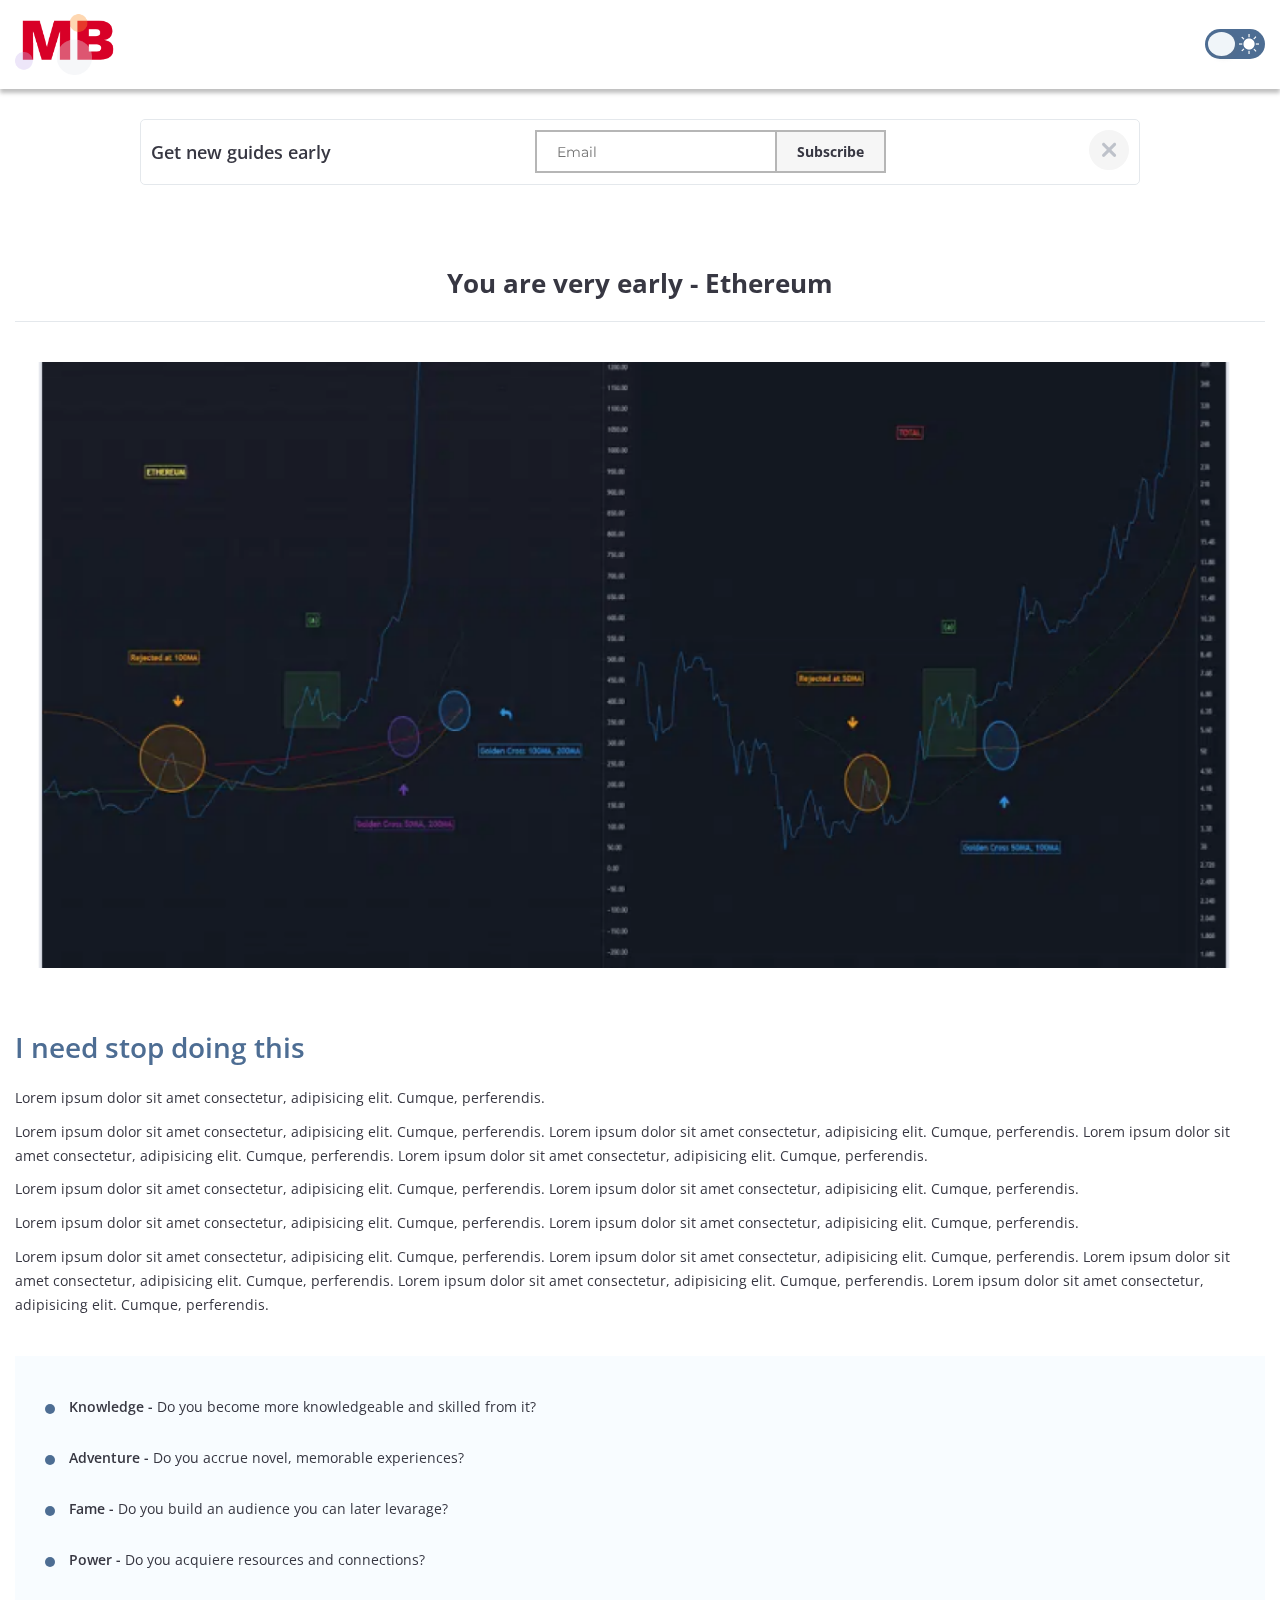
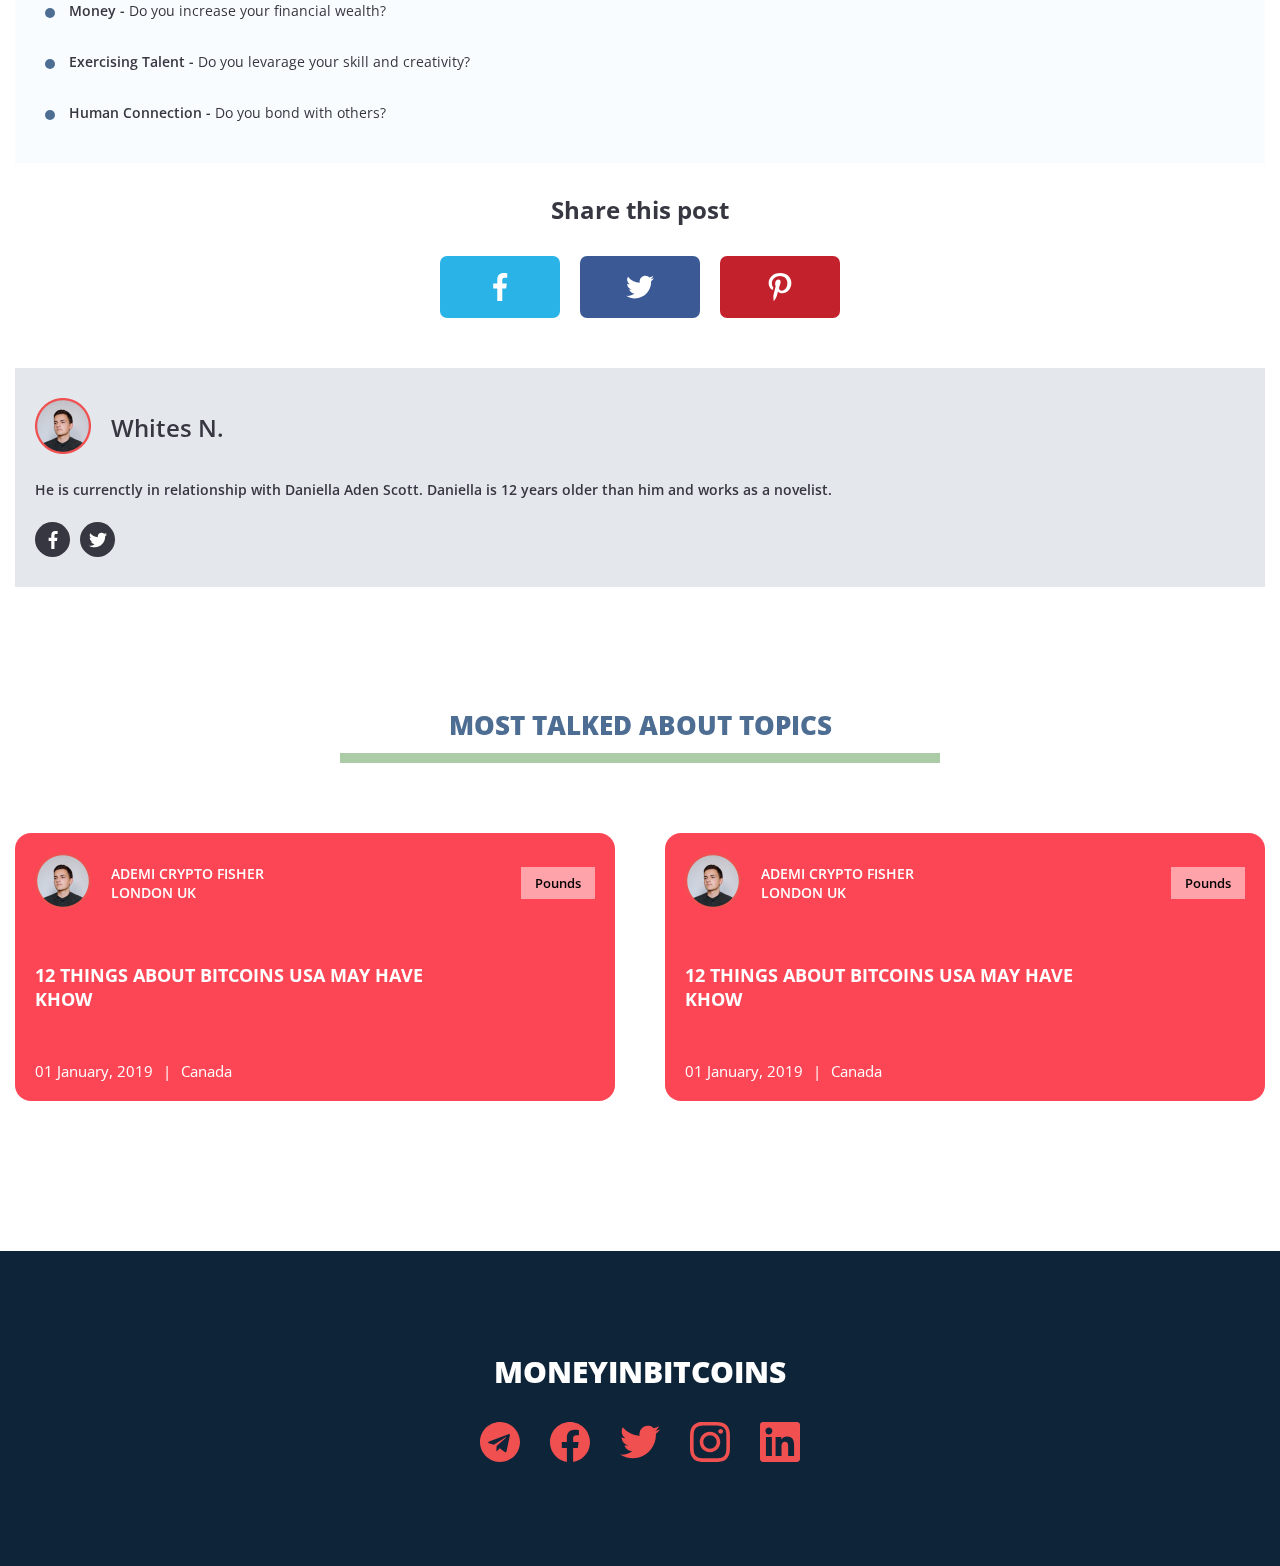
==== commit b97cc9d3: "Version 2.06" ====
--- a/post.html
+++ b/post.html
@@ -12,7 +12,7 @@
     <link rel="stylesheet" href="css/style.css">
 </head>
 
-<body>
+<body class="top">
 
     <!-- ============= Header ============= -->
     <header class="header">
@@ -39,7 +39,7 @@
         </div>
     </header>
 
-    <main class="container-sm">
+    <main class="main container-sm">
         <form action="" class="subscribe-input active">
             <div class="subscribe-input__content">
                 <div class="subscribe-input__title">Get new guides early</div>
@@ -245,7 +245,9 @@
             </div>
         </div>
     </footer>
-
+    <div class="toTop container" id="toTop" data-scroll=".top">
+        <img src="img/icons/up.svg" height="90" alt="">
+    </div>
     <script>
         // Remove subscribe form
         const closeBtn = document.querySelector('.subscribe-input__close'),
@@ -255,6 +257,7 @@
             subscribeInput.classList.remove('active');
         })
     </script>
+    <script src="https://cdnjs.cloudflare.com/ajax/libs/jquery/3.6.0/jquery.min.js"></script>
     <script src="js/main.js"></script>
 </body>
 
--- a/css/style.css
+++ b/css/style.css
@@ -55,7 +55,8 @@
   transition-delay: 0 !important; }
 
 body {
-  font-family: "Montserrat", sans-serif;
+  font-family: "Open Sans", sans-serif;
+  font-weight: 400;
   font-size: 1.5rem;
   background-color: var(--bg); }
 
@@ -289,6 +290,33 @@
   top: 2px;
   left: 8%; }
 
+.toTop {
+  display: inline-block;
+  position: fixed;
+  bottom: 8rem;
+  right: 4rem;
+  transition: opacity .5s linear;
+  opacity: 0;
+  z-index: -1;
+  border-radius: 50%;
+  display: flex;
+  justify-content: center;
+  align-items: center; }
+  @media (max-width: 550px) {
+    .toTop {
+      bottom: 4rem;
+      right: 2rem; } }
+  @media (max-width: 550px) {
+    .toTop img {
+      width: 60px; } }
+
+.toTop:hover {
+  cursor: pointer; }
+
+#toTop.show {
+  opacity: 1;
+  z-index: 2000; }
+
 /* Header
 ===================*/
 .header {
@@ -323,7 +351,7 @@
   -webkit-flex-wrap: wrap;
   -ms-flex-wrap: wrap;
   flex-wrap: wrap; }
-  @media (max-width: 1240px) {
+  @media (max-width: 1100px) {
     .main__content {
       -webkit-box-pack: center;
       -webkit-justify-content: center;
@@ -331,20 +359,15 @@
       justify-content: center; } }
 
 .stories {
-  -webkit-flex-basis: 60%;
-  -ms-flex-preferred-size: 60%;
-  flex-basis: 60%;
+  -webkit-flex-basis: 65%;
+  -ms-flex-preferred-size: 65%;
+  flex-basis: 65%;
   padding: 7rem 0; }
-  @media (max-width: 1470px) {
+  @media (max-width: 1250px) {
     .stories {
-      -webkit-flex-basis: 66%;
-      -ms-flex-preferred-size: 66%;
-      flex-basis: 66%; } }
-  @media (max-width: 1240px) {
-    .stories {
-      -webkit-flex-basis: 95%;
-      -ms-flex-preferred-size: 95%;
-      flex-basis: 95%; } }
+      -webkit-flex-basis: 65%;
+      -ms-flex-preferred-size: 65%;
+      flex-basis: 65%; } }
   @media (max-width: 1100px) {
     .stories {
       -webkit-flex-basis: 100%;
@@ -363,6 +386,9 @@
     -webkit-flex-wrap: wrap;
     -ms-flex-wrap: wrap;
     flex-wrap: wrap; }
+    @media (max-width: 1600px) {
+      .stories__content {
+        padding: 3rem 0; } }
     @media (max-width: 900px) {
       .stories__content {
         -webkit-box-pack: center;
@@ -377,7 +403,8 @@
         .stories__content .card {
           -webkit-flex-basis: 100%;
           -ms-flex-preferred-size: 100%;
-          flex-basis: 100%; } }
+          flex-basis: 100%;
+          max-width: 700px; } }
 
 .stories-header__h1 {
   font-family: "Montserrat", sans-serif;
@@ -400,9 +427,12 @@
   max-width: 1000px;
   width: 100%;
   margin: 4rem 0; }
+  @media (max-width: 1600px) {
+    .stories-header__text {
+      margin: 2rem 0; } }
 
 .menu {
-  max-width: 1400px;
+  max-width: 1500px;
   padding: 1rem 2rem;
   background-color: var(--color-dark-alt);
   display: -webkit-box;
@@ -547,7 +577,8 @@
     color: var(--color-white);
     font-size: 3rem;
     text-transform: uppercase;
-    margin: 5rem 0; }
+    margin: 5rem 0;
+    max-width: 440px; }
     @media (max-width: 1600px) {
       .card__h3 {
         font-size: 2rem; } }
@@ -590,13 +621,13 @@
 
 .subscribe {
   max-width: 1400px;
-  border-radius: 6rem;
+  border-radius: 1.6rem;
   background-color: var(--bg-panel);
   padding: 4rem;
   margin: 8rem 0; }
-  @media (max-width: 1370px) {
+  @media (max-width: 1100px) {
     .subscribe {
-      max-width: 800px;
+      max-width: 700px;
       margin: 4rem auto; } }
   @media (max-width: 900px) {
     .subscribe {
@@ -634,23 +665,24 @@
   .subscribe__input {
     max-width: 900px;
     width: 100%;
-    margin: 8rem auto 3rem; }
+    margin: 5rem auto 3rem; }
 
 .sidebar {
-  -webkit-flex-basis: 37%;
-  -ms-flex-preferred-size: 37%;
-  flex-basis: 37%;
+  -webkit-flex-basis: 31%;
+  -ms-flex-preferred-size: 31%;
+  flex-basis: 31%;
   padding: 8rem 0; }
-  @media (max-width: 1470px) {
+  @media (max-width: 1250px) {
     .sidebar {
-      -webkit-flex-basis: 32%;
-      -ms-flex-preferred-size: 32%;
-      flex-basis: 32%; } }
-  @media (max-width: 1240px) {
+      -webkit-flex-basis: 34%;
+      -ms-flex-preferred-size: 34%;
+      flex-basis: 34%; } }
+  @media (max-width: 1100px) {
     .sidebar {
       -webkit-flex-basis: 100%;
       -ms-flex-preferred-size: 100%;
-      flex-basis: 100%; } }
+      flex-basis: 100%;
+      padding: 0 0 4rem 0; } }
   @media (max-width: 900px) {
     .sidebar {
       padding: 4rem 0; } }
@@ -661,9 +693,9 @@
   border-radius: 2rem;
   -webkit-box-sizing: border-box;
   box-sizing: border-box;
-  max-width: 800px;
+  max-width: 700px;
   width: 100%;
-  margin: 0 auto; }
+  margin: 2rem auto; }
   .review__h3 {
     font-family: "Montserrat", sans-serif;
     font-weight: 800;
@@ -699,8 +731,8 @@
     -ms-flex-align: center;
     align-items: center; }
   .review__photo {
-    max-width: 250px;
-    max-height: 250px;
+    max-width: 180px;
+    max-height: 180px;
     border-radius: 50%;
     overflow: hidden;
     border: 1px solid var(--color-white);
@@ -755,7 +787,7 @@
   background-color: var(--bg-panel-alt);
   padding: 3rem;
   margin: 3rem auto;
-  max-width: 800px; }
+  max-width: 700px; }
   .newsletter__h3 {
     font-size: 5rem;
     font-weight: 900;
@@ -796,7 +828,7 @@
   width: 100%;
   margin: 3rem 0;
   padding: 3rem; }
-  @media (max-width: 1370px) {
+  @media (max-width: 1470px) {
     .popular {
       padding: 1rem; } }
   .popular__h3 {
@@ -815,6 +847,10 @@
     @media (max-width: 1370px) {
       .popular__h3 {
         font-size: 2.2rem; } }
+    @media (max-width: 900px) {
+      .popular__h3 {
+        max-width: 700px;
+        margin: 0 auto 2rem; } }
   .popular__content {
     display: -webkit-box;
     display: -webkit-flex;
@@ -845,16 +881,20 @@
         @media (max-width: 1370px) {
           .popular__content .card:first-child {
             margin-top: 2rem; } }
-      @media (max-width: 1240px) {
+      @media (max-width: 1100px) {
         .popular__content .card {
           -webkit-flex-basis: 49%;
           -ms-flex-preferred-size: 49%;
           flex-basis: 49%; } }
+      @media (max-width: 1300px) {
+        .popular__content .card {
+          padding: 1rem; } }
       @media (max-width: 900px) {
         .popular__content .card {
           -webkit-flex-basis: 100%;
           -ms-flex-preferred-size: 100%;
-          flex-basis: 100%; } }
+          flex-basis: 100%;
+          max-width: 700px; } }
 
 .subscribe-input {
   max-width: 1000px;
@@ -1042,7 +1082,7 @@
       background-color: #C3222C; }
 
 .author {
-  max-width: 1200px;
+  max-width: 1500px;
   background-color: var(--bg-panel3);
   padding: 3rem 2rem;
   margin: 5rem auto 8rem; }
@@ -1124,7 +1164,8 @@
         .most-talked__content .card {
           -webkit-flex-basis: 100%;
           -ms-flex-preferred-size: 100%;
-          flex-basis: 100%; } }
+          flex-basis: 100%;
+          max-width: 700px; } }
 
 /* Footer
 ===================*/
